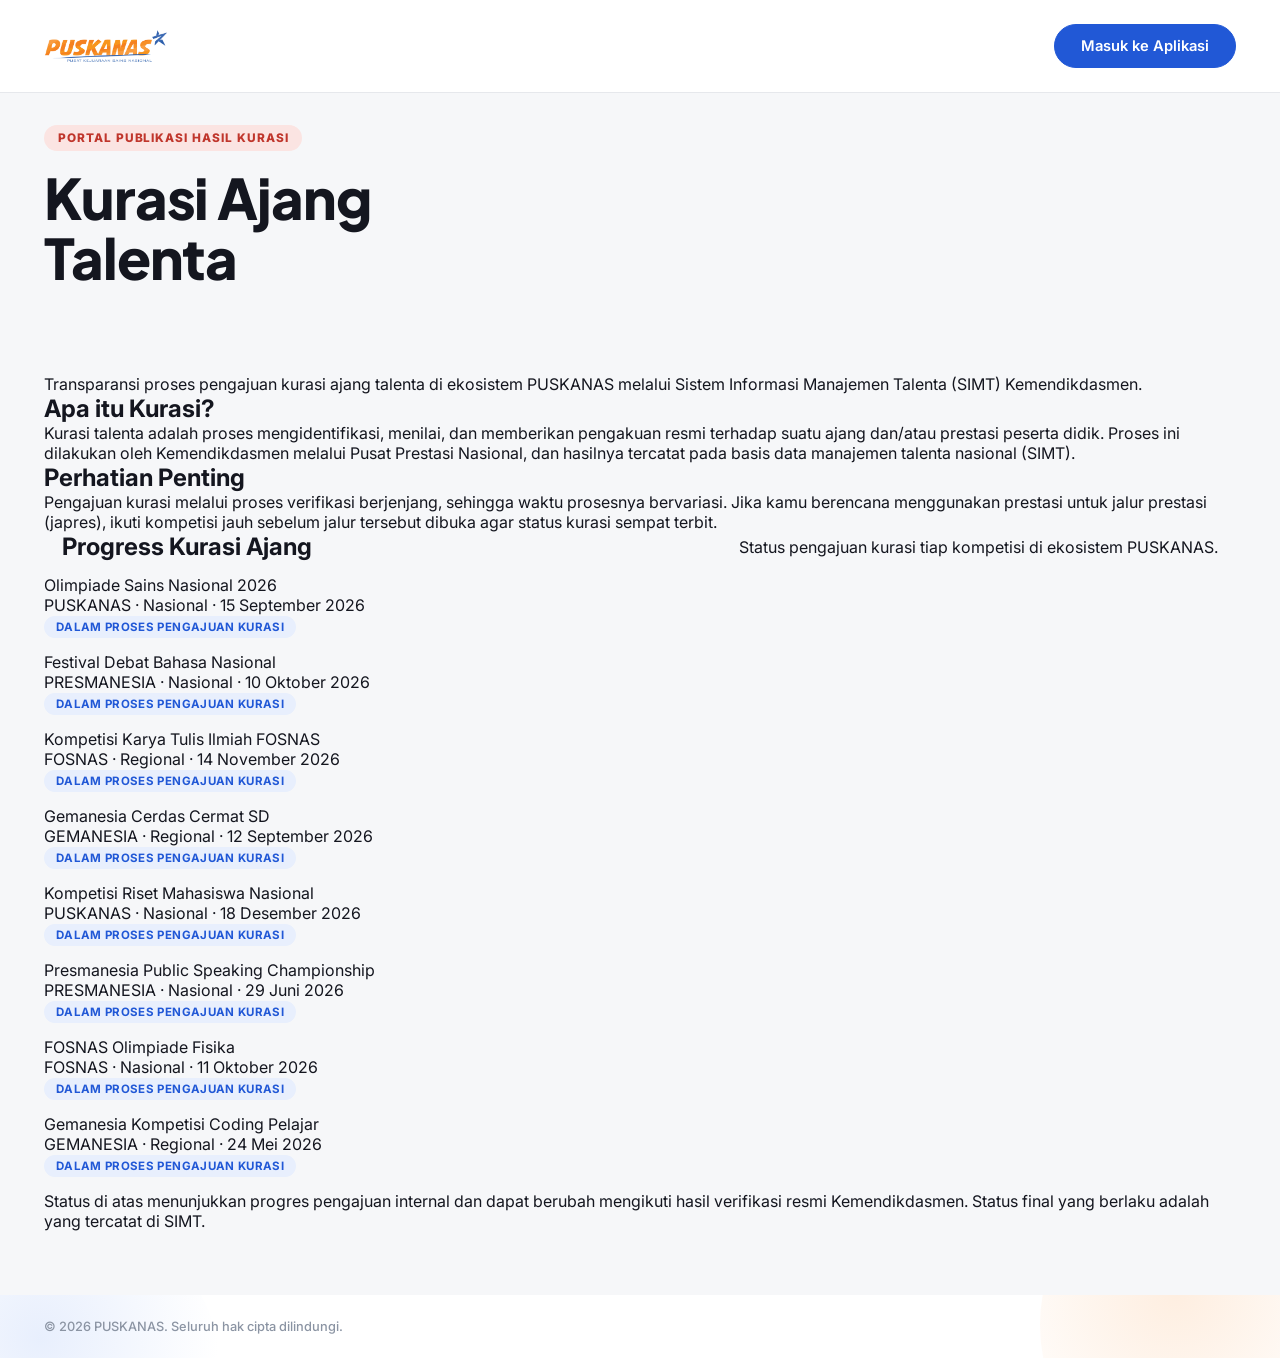
==== kurasi.html @ 4bad08bd "mitra" ====
<!doctype html>
<html lang="id">
  <head>
    <meta charset="UTF-8" />
    <meta name="viewport" content="width=device-width, initial-scale=1.0" />
    <title>Kurasi Ajang Talenta — PUSKANAS</title>
    <link rel="preconnect" href="https://fonts.googleapis.com" />
    <link rel="preconnect" href="https://fonts.gstatic.com" crossorigin />
    <link
      href="https://fonts.googleapis.com/css2?family=Plus+Jakarta+Sans:wght@500;600;700;800&family=Inter:wght@400;500;600&display=swap"
      rel="stylesheet"
    />
    <link rel="stylesheet" href="style.css" />
  </head>
  <body>
    <header>
      <div class="header-inner">
        <a href="index.html" class="logo"
          ><img src="logo.png" alt="PUSKANAS — Pusat Kejuaraan Sains Nasional"
        /></a>
        <nav></nav>
        <a
          href="https://app.puskanas.id/"
          class="btn-app"
          target="_blank"
          rel="noopener"
          >Masuk ke Aplikasi</a>
      </div>
    </header>

    <div class="wrap">
      <section class="kurasi-hero">
        <span class="kurasi-eyebrow">Portal Publikasi Hasil Kurasi</span>
        <h1>Kurasi Ajang Talenta</h1>
        <p>
          Transparansi proses pengajuan kurasi ajang talenta di ekosistem
          PUSKANAS melalui Sistem Informasi Manajemen Talenta (SIMT)
          Kemendikdasmen.
        </p>
      </section>

      <section class="kurasi-info-grid">
        <div class="kurasi-info-card">
          <h2>Apa itu Kurasi?</h2>
          <p>
            Kurasi talenta adalah proses mengidentifikasi, menilai, dan
            memberikan pengakuan resmi terhadap suatu ajang dan/atau prestasi
            peserta didik. Proses ini dilakukan oleh Kemendikdasmen melalui
            Pusat Prestasi Nasional, dan hasilnya tercatat pada basis data
            manajemen talenta nasional (SIMT).
          </p>
        </div>
        <div class="kurasi-info-card is-warning">
          <h2>Perhatian Penting</h2>
          <p>
            Pengajuan kurasi melalui proses verifikasi berjenjang, sehingga
            waktu prosesnya bervariasi. Jika kamu berencana menggunakan
            prestasi untuk jalur prestasi (japres), ikuti kompetisi jauh
            sebelum jalur tersebut dibuka agar status kurasi sempat terbit.
          </p>
        </div>
      </section>

      <section class="kurasi-list">
        <div class="kurasi-list-head">
          <h2>Progress Kurasi Ajang</h2>
          <p>Status pengajuan kurasi tiap kompetisi di ekosistem PUSKANAS.</p>
        </div>

        <div class="kurasi-table" id="kurasiTable"></div>

        <p class="kurasi-note">
          Status di atas menunjukkan progres pengajuan internal dan dapat
          berubah mengikuti hasil verifikasi resmi Kemendikdasmen. Status
          final yang berlaku adalah yang tercatat di SIMT.
        </p>
      </section>
    </div>

    <footer>
      <div class="footer-inner">
        <div class="footer-bottom">
          <p class="footer-copyright">
            © 2026 PUSKANAS. Seluruh hak cipta dilindungi.
          </p>
        </div>
      </div>
    </footer>

    <script src="data-kompetisi.js"></script>
    <script src="kurasi.js"></script>
  </body>
</html>
---- style.css ----
:root {
  --blue-700: #173c8a;
  --blue-600: #2158d6;
  --blue-100: #e8effd;
  --orange-500: #fd8100;
  --orange-600: #fd9f3f;
  --orange-100: #feeee0;
  --ink-900: #14161f;
  --body-600: #5b6270;
  --bg: #f6f7f9;
  --white: #ffffff;
  --line: #e6e8ec;
  --red-600: #c0362c;
  --red-100: #fbe4e2;
}

* {
  box-sizing: border-box;
  margin: 0;
  padding: 0;
}
body {
  font-family: "Inter", sans-serif;
  background: var(--bg);
  color: var(--ink-900);
  -webkit-font-smoothing: antialiased;
}

.wrap {
  max-width: 1360px;
  margin: 0 auto;
  padding: 32px 44px 64px;
}

/* ---------- Information Bar (marquee) ---------- */
.info-bar {
  background: var(--ink-900);
  color: #f4f5f7;
  overflow: hidden;
  white-space: nowrap;
  position: relative;
  width: 100%;
}
.info-track {
  display: inline-flex;
  width: max-content;
  padding: 10px 0;
  animation: marquee 32s linear infinite;
}
/* marquee tetap berjalan meski kursor diarahkan ke atasnya */
.info-item {
  display: inline-flex;
  align-items: center;
  gap: 9px;
  font-size: 0.8rem;
  font-weight: 500;
  padding: 0 34px;
  letter-spacing: 0.01em;
}
.info-item .dot {
  width: 6px;
  height: 6px;
  border-radius: 50%;
  background: var(--orange-500);
  flex-shrink: 0;
}
@keyframes marquee {
  from {
    transform: translateX(0);
  }
  to {
    transform: translateX(-50%);
  }
}
@media (prefers-reduced-motion: reduce) {
  .info-track {
    animation: none;
  }
}

/* ---------- Header ---------- */
header {
  position: sticky;
  top: 0;
  z-index: 40;
  width: 100%;
  background: #ffffff;
  backdrop-filter: none;
  -webkit-backdrop-filter: none;
  border-bottom: 1px solid var(--line);
}
.header-inner {
  max-width: 1360px;
  margin: 0 auto;
  padding: 24px 44px;
  display: flex;
  align-items: center;
  justify-content: space-between;
}
.logo {
  display: flex;
  align-items: center;
}
.logo img {
  height: 34px;
  width: auto;
  display: block;
}
nav {
  flex: 1;
} /* menu dikosongkan sesuai arahan */
.btn-app {
  background: var(--blue-600);
  color: var(--white);
  font-weight: 600;
  font-size: 0.92rem;
  padding: 12px 26px;
  border-radius: 999px;
  text-decoration: none;
  border: 1px solid var(--blue-600);
  transition:
    transform 0.15s ease,
    box-shadow 0.15s ease;
}
.btn-app:hover {
  transform: translateY(-1px);
  box-shadow: 0 10px 20px rgba(33, 88, 214, 0.28);
}

/* ---------- Hero grid ---------- */
.hero {
  display: grid;
  grid-template-columns: minmax(300px, 460px) 1fr;
  gap: 24px;
  align-items: center;
}

h1 {
  font-family: "Plus Jakarta Sans", sans-serif;
  font-weight: 800;
  font-size: clamp(2.3rem, 3.2vw + 1rem, 3.5rem);
  line-height: 1.08;
  letter-spacing: -0.02em;
  color: var(--ink-900);
  max-width: 520px;
  margin-bottom: 26px;
  min-height: calc(3 * 1.08em);
}
h1 .hl {
  color: var(--orange-600);
}

/* decorative + functional slide indicator, styled after reference's mixed pill/dot row */
.indicator {
  display: flex;
  align-items: center;
  gap: 8px;
  margin-bottom: 26px;
}
.indicator .seg {
  height: 12px;
  border-radius: 999px;
  background: var(--ink-900);
  cursor: pointer;
  transition: all 0.2s ease;
}
.indicator .seg.active {
  width: 38px;
  background: var(--orange-500);
}
.indicator .seg:not(.active) {
  width: 12px;
  opacity: 0.85;
}

p.lede {
  font-size: 1.04rem;
  line-height: 1.65;
  color: var(--body-600);
  max-width: 440px;
  margin-bottom: 34px;
  min-height: 3.3em;
}

.btn-primary {
  display: inline-block;
  background: var(--blue-600);
  color: var(--white);
  font-weight: 700;
  font-size: 0.96rem;
  padding: 16px 30px;
  border-radius: 999px;
  text-decoration: none;
  border: 1px solid var(--blue-600);
  box-shadow: 0 12px 26px rgba(33, 88, 214, 0.3);
  transition: transform 0.15s ease;
}
.btn-primary:hover {
  transform: translateY(-2px);
}

/* ---------- Visual column ---------- */
.visual {
  position: relative;
  min-height: 520px;
  display: flex;
  align-items: center;
  justify-content: center;
}

.photo-slot {
  position: absolute;
  width: 500px;
  height: 500px;
  left: calc(50% - 255px);
  top: 0;
  z-index: 2;
  border-radius: 20px;
  overflow: hidden;
}
.photo-img {
  position: absolute;
  inset: 0;
  width: 100%;
  height: 100%;
  object-fit: cover;
  opacity: 0;
  transition: opacity 0.35s ease;
}
.photo-img.is-visible {
  opacity: 1;
}
.hero-fade {
  transition: opacity 0.25s ease, transform 0.25s ease;
}
.hero-fade.is-switching {
  opacity: 0;
  transform: translateY(8px);
}
.photo-placeholder {
  position: absolute;
  inset: 0;
  border: 2px dashed #c7cdd6;
  border-radius: 20px;
  background: #eef0f3;
  display: flex;
  flex-direction: column;
  align-items: center;
  justify-content: center;
  gap: 10px;
  color: #8b94a3;
  text-align: center;
  padding: 20px;
  transition: opacity 0.25s ease;
}
.photo-placeholder.is-hidden {
  opacity: 0;
  pointer-events: none;
}
.photo-placeholder svg {
  width: 40px;
  height: 40px;
  stroke: #8b94a3;
}
.photo-placeholder p {
  font-size: 0.85rem;
  font-weight: 600;
  max-width: 230px;
  line-height: 1.4;
}
.photo-placeholder span {
  font-size: 0.72rem;
  color: #a7aeb9;
}

/* Panel "Ekosistem Brand": animasi orbit tampil menggantikan foto/placeholder di slide ini saja */
#brandOrbit {
  position: absolute;
  inset: 0;
  z-index: 3;
  opacity: 0;
  pointer-events: none;
  transition: opacity 0.35s ease;
}
#brandOrbit.is-active {
  opacity: 1;
  pointer-events: auto;
}

/* photoImg.src diisi otomatis oleh JS sesuai slide aktif (assets/images/hero-1.png, hero-2.png, hero-3.png).
     Jika file belum ada, kotak placeholder di atas tetap tampil sebagai penanda. */

/* pill cluster, top right — sekaligus berfungsi sebagai saklar slide */
.pill-stack {
  position: absolute;
  top: 10px;
  right: 4px;
  display: flex;
  flex-direction: column;
  align-items: flex-end;
  gap: 12px;
  z-index: 3;
}
.pill {
  display: inline-flex;
  align-items: center;
  gap: 9px;
  font-family: "Inter", sans-serif;
  font-size: 0.85rem;
  font-weight: 600;
  padding: 11px 22px 11px 16px;
  border-radius: 999px;
  white-space: nowrap;
  border: 1.5px solid transparent;
  cursor: pointer;
  transition: all 0.2s ease;
}
.pill .dot {
  width: 20px;
  height: 20px;
  border-radius: 50%;
  display: flex;
  align-items: center;
  justify-content: center;
  flex-shrink: 0;
  transition: all 0.2s ease;
}
.pill .dot svg {
  width: 11px;
  height: 11px;
}
.pill.outline {
  background: var(--white);
  color: var(--body-600);
  border-color: var(--line);
  box-shadow: 0 2px 6px rgba(20, 22, 31, 0.04);
}
.pill.outline .dot {
  background: var(--bg);
}
.pill.outline .dot svg {
  stroke: var(--body-600);
}
.pill.outline:hover {
  border-color: var(--orange-500);
  color: var(--ink-900);
  transform: translateX(-2px);
}
.pill.active {
  background: var(--orange-500);
  color: var(--white);
  box-shadow: 0 10px 22px -6px rgba(219, 127, 44, 0.55);
  transform: translateX(-4px);
}
.pill.active .dot {
  background: rgba(255, 255, 255, 0.25);
}
.pill.active .dot svg {
  stroke: var(--white);
}

/* floating info card, overlapping bottom of blob — like Interactive Engagement */
.float-card {
  position: absolute;
  right: -8px;
  bottom: 150px;
  width: 236px;
  background: var(--white);
  border-radius: 16px;
  padding: 16px 16px 15px;
  box-shadow: 0 18px 36px -10px rgba(20, 22, 31, 0.18);
  z-index: 4;
}
.float-card .row {
  display: flex;
  align-items: center;
  gap: 10px;
  margin-bottom: 9px;
}
.float-card .ic {
  width: 32px;
  height: 32px;
  border-radius: 9px;
  background: var(--orange-100);
  display: flex;
  align-items: center;
  justify-content: center;
  flex-shrink: 0;
}
.float-card .ic svg {
  width: 17px;
  height: 17px;
}
.float-card h4 {
  font-family: "Plus Jakarta Sans", sans-serif;
  font-size: 0.9rem;
  font-weight: 700;
  color: var(--ink-900);
  line-height: 1.2;
}
.float-card p {
  font-size: 0.77rem;
  line-height: 1.5;
  color: var(--body-600);
}

/* ---------- Footer ---------- */
footer {
  background: var(--white);
    
  position: relative;
  overflow: hidden;
}
footer::before {
  content: "";
  position: absolute;
  top: -140px;
  right: -100px;
  width: 340px;
  height: 340px;
  border-radius: 50%;
  background: radial-gradient(
    circle at 40% 40%,
    var(--orange-100),
    transparent 70%
  );
  pointer-events: none;
}
footer::after {
  content: "";
  position: absolute;
  bottom: -160px;
  left: -80px;
  width: 300px;
  height: 300px;
  border-radius: 50%;
  background: radial-gradient(
    circle at 40% 40%,
    var(--blue-100),
    transparent 70%
  );
  pointer-events: none;
}

.footer-inner {
  max-width: 1360px;
  margin: 0 auto;
  padding: 0 44px;
  position: relative;
  z-index: 1;
}

/* CTA full-width di atas, supaya tidak ada mismatch tinggi dengan kolom lain */
.footer-cta {
  padding: 64px 0 48px;
  border-bottom: 1px solid var(--line);
  display: flex;
  align-items: center;
  justify-content: space-between;
  gap: 32px;
  flex-wrap: wrap;
}
.footer-heading {
  font-family: "Plus Jakarta Sans", sans-serif;
  font-weight: 800;
  font-size: clamp(1.7rem, 2.4vw + 1rem, 2.6rem);
  line-height: 1.15;
  letter-spacing: -0.02em;
  color: var(--ink-900);
  max-width: 560px;
}
.footer-heading .hl {
  color: var(--orange-600);
}

/* grid link, pakai fr supaya selalu pas mengikuti lebar container */
.footer-links-grid {
  display: grid;
  grid-template-columns: 1.3fr repeat(5, 1fr);
  gap: 28px;
  padding: 48px 0;
  border-bottom: 1px solid var(--line);
}
.footer-col-brand {
  padding-right: 12px;
}
.footer-logo {
  display: block;
  height: 24px;
  width: auto;
  margin-bottom: 14px;
}
.footer-col-brand p {
  color: var(--body-600);
  font-size: 0.86rem;
  line-height: 1.6;
  max-width: 230px;
}

.footer-col h4 {
  font-family: "Plus Jakarta Sans", sans-serif;
  font-size: 0.78rem;
  font-weight: 700;
  letter-spacing: 0.03em;
  text-transform: uppercase;
  color: var(--body-600);
  margin-bottom: 16px;
}
.footer-col ul {
  list-style: none;
  display: flex;
  flex-direction: column;
  gap: 11px;
}
.footer-col a {
  color: var(--ink-900);
  text-decoration: none;
  font-weight: 600;
  font-size: 0.87rem;
  transition: color 0.15s ease;
}
.footer-col a:hover {
  color: var(--orange-500);
}
.footer-col a.is-active {
  color: var(--orange-500);
}

.footer-social {
  display: flex;
  gap: 10px;
  margin-top: 18px;
}
.footer-social a {
  width: 34px;
  height: 34px;
  border-radius: 50%;
  background: var(--bg);
  border: 1px solid var(--line);
  display: flex;
  align-items: center;
  justify-content: center;
  color: var(--ink-900);
  transition:
    background 0.15s ease,
    color 0.15s ease,
    transform 0.15s ease;
}
.footer-social a:hover {
  background: var(--blue-600);
  color: var(--white);
  transform: translateY(-2px);
}
.footer-social svg {
  width: 15px;
  height: 15px;
}

.footer-bottom {
  padding: 24px 0;
}
.footer-copyright {
  font-size: 0.8rem;
  color: #8b94a3;
  font-weight: 500;
}

@media (max-width: 1050px) {
  .footer-links-grid {
    grid-template-columns: repeat(3, 1fr);
    row-gap: 36px;
  }
  .footer-col-brand {
    grid-column: 1 / -1;
    padding-right: 0;
  }
  .footer-col-brand p {
    max-width: 420px;
  }
}
@media (max-width: 640px) {
  .footer-inner {
    padding: 0 24px;
  }
  .footer-cta {
    flex-direction: column;
    align-items: flex-start;
    padding: 48px 0 36px;
  }
  .footer-links-grid {
    grid-template-columns: 1fr 1fr;
  }
}

/* ---------- Filter Kompetisi ---------- */
.komp-filter {
  background: var(--white);
  padding-top: 30px;
}
.komp-filter-inner {
  max-width: 1360px;
  margin: 0 auto;
}
.komp-filter-inner h2 {
  font-family: "Plus Jakarta Sans", sans-serif;
  margin: 40px;
  font-weight: 800;
  font-size: clamp(1.7rem, 2.4vw + 1rem, 2.3rem);
  color: var(--ink-900);
  margin-bottom: 12px;
}
.komp-filter-inner > p {
  margin: 40px;
  color: var(--body-600);
  font-size: 0.95rem;
  max-width: 600px;
  margin-bottom: 32px;
}

.komp-cta-secondary {
  color: var(--blue-600);
  text-align: center;
  text-decoration: none;
  font-weight: 600;
  font-size: 0.86rem;
  padding: 10px 18px;
  border: 1px solid var(--line);
  border-radius: 12px;
  transition:
    border-color 0.2s ease,
    transform 0.2s ease;
}
.komp-cta-secondary:hover {
  border-color: var(--blue-600);
  transform: translateY(-2px);
}

@media (prefers-reduced-motion: reduce) {
  .komp-cta-secondary {
    transition: none;
  }
  .komp-cta-secondary:hover {
    transform: none;
  }
}

@media (max-width: 640px) {
  .komp-filter-inner {
    padding: 56px 24px;
  }
}

/* ---------- Papan Pengumuman ---------- */
.papan-pengumuman {
  background: var(--bg);
}
.papan-inner {
  max-width: 1360px;
  margin: 0 auto;
  padding: 70px 44px;
}
.papan-head {
  display: flex;
  align-items: flex-end;
  justify-content: space-between;
  gap: 24px;
  margin-bottom: 32px;
}
.papan-head h2 {
  font-family: "Plus Jakarta Sans", sans-serif;
  font-weight: 800;
  font-size: clamp(1.7rem, 2.4vw + 1rem, 2.3rem);
  color: var(--ink-900);
  margin-bottom: 12px;
}
.papan-head > div > p {
  color: var(--body-600);
  font-size: 0.95rem;
  max-width: 600px;
}
.papan-nav {
  display: flex;
  gap: 10px;
  flex-shrink: 0;
}
.papan-nav-btn {
  width: 42px;
  height: 42px;
  border-radius: 50%;
  flex-shrink: 0;
  background: var(--white);
  color: var(--blue-600);
  border: 1px solid var(--line);
  display: flex;
  align-items: center;
  justify-content: center;
  cursor: pointer;
  transition:
    background 0.2s ease,
    color 0.2s ease,
    border-color 0.2s ease;
}
.papan-nav-btn:hover {
  background: var(--blue-600);
  color: var(--white);
  border-color: var(--blue-600);
}

.papan-marquee {
  overflow: hidden;
  width: 100%;
  cursor: grab;
  touch-action: pan-y;
  user-select: none;
}
.papan-marquee.is-dragging {
  cursor: grabbing;
}
.papan-marquee.is-dragging .papan-card {
  pointer-events: none;
}
.papan-track {
  display: flex;
  width: max-content;
  gap: 24px;
  will-change: transform;
}
.papan-card {
  flex: 0 0 320px;
  width: 320px;
  border: 1px solid var(--line);
  border-radius: 20px;
  background: var(--white);
  box-shadow: 0 14px 32px -20px rgba(20, 22, 31, 0.22);
  padding: 22px;
  display: flex;
  flex-direction: column;
  transition:
    transform 0.25s ease,
    border-color 0.25s ease,
    box-shadow 0.25s ease;
}
.papan-badge {
  display: inline-block;
  align-self: flex-start;
  font-size: 0.72rem;
  font-weight: 700;
  padding: 4px 12px;
  border-radius: 999px;
  margin-bottom: 14px;
  text-transform: uppercase;
  letter-spacing: 0.03em;
}
.papan-badge.is-penting {
  background: var(--red-100);
  color: var(--red-600);
}
.papan-badge.is-informasi {
  background: var(--blue-100);
  color: var(--blue-600);
}
.papan-badge.is-pengingat {
  background: var(--orange-100);
  color: var(--orange-600);
}
.papan-badge.is-selesai {
  background: #e7e9ed;
  color: #6b7280;
}
.papan-badge.is-segera {
  background: var(--orange-100);
  color: var(--orange-600);
}
.papan-date {
  color: var(--body-600);
  font-size: 0.78rem;
  font-weight: 600;
  margin-bottom: 8px;
}
.papan-card h3 {
  font-family: "Plus Jakarta Sans", sans-serif;
  font-weight: 700;
  font-size: 1.05rem;
  color: var(--ink-900);
  margin-bottom: 10px;
  line-height: 1.35;
}
.papan-ringkasan {
  color: var(--body-600);
  font-size: 0.86rem;
  line-height: 1.5;
  margin-bottom: 16px;
}
.papan-brand {
  align-self: flex-start;
  font-size: 0.72rem;
  font-weight: 700;
  color: var(--body-600);
  border: 1px solid var(--line);
  border-radius: 999px;
  padding: 3px 12px;
  margin-bottom: 16px;
}
.papan-card .komp-cta-secondary {
  margin-top: auto;
}

@media (hover: hover) and (pointer: fine) {
  .papan-card:hover {
    transform: translateY(-6px);
    border-color: var(--orange-500);
    box-shadow: 0 22px 44px -18px rgba(20, 22, 31, 0.3);
  }
}
@media (prefers-reduced-motion: reduce) {
  .papan-card {
    transition: none;
  }
  .papan-card:hover {
    transform: none;
  }
}

@media (max-width: 640px) {
  .papan-inner {
    padding: 56px 24px;
  }
  .papan-head {
    flex-wrap: wrap;
  }
  .papan-card {
    width: 260px;
  }
}

/* ---------- Detail Pengumuman ---------- */
.pengumuman-back {
  display: inline-flex;
  align-items: center;
  gap: 6px;
  color: var(--blue-600);
  text-decoration: none;
  font-weight: 600;
  font-size: 0.86rem;
  margin: 32px 0 28px;
}
.pengumuman-back:hover {
  text-decoration: underline;
}
.pengumuman-detail {
  max-width: 720px;
  margin: 0 auto;
  padding-bottom: 96px;
}
.pengumuman-meta {
  display: flex;
  align-items: center;
  gap: 14px;
  flex-wrap: wrap;
  margin-bottom: 18px;
}
.pengumuman-detail h1 {
  font-family: "Plus Jakarta Sans", sans-serif;
  font-weight: 800;
  font-size: clamp(1.6rem, 2vw + 1rem, 2.4rem);
  line-height: 1.3;
  color: var(--ink-900);
  margin-bottom: 22px;
}
.pengumuman-brand-row {
  display: flex;
  align-items: center;
  gap: 12px;
  padding-bottom: 28px;
  margin-bottom: 28px;
  border-bottom: 1px solid var(--line);
}
.pengumuman-brand-badge {
  width: 40px;
  height: 40px;
  border-radius: 50%;
  background: var(--blue-100);
  color: var(--blue-600);
  display: flex;
  align-items: center;
  justify-content: center;
  font-weight: 800;
  font-size: 0.9rem;
}
.pengumuman-brand-name {
  font-weight: 700;
  font-size: 0.92rem;
  color: var(--ink-900);
}
.pengumuman-brand-label {
  font-size: 0.78rem;
  color: var(--body-600);
}
.pengumuman-isi {
  color: var(--body-600);
  font-size: 1.02rem;
  line-height: 1.85;
  white-space: pre-line;
}
.pengumuman-notfound {
  max-width: 480px;
  margin: 96px auto;
  text-align: center;
}
.pengumuman-notfound h1 {
  font-family: "Plus Jakarta Sans", sans-serif;
  font-size: 1.5rem;
  margin-bottom: 12px;
}
.pengumuman-notfound p {
  color: var(--body-600);
  margin-bottom: 24px;
}

@media (max-width: 640px) {
  .pengumuman-detail {
    padding-bottom: 64px;
  }
}

/* ---------- Download App ---------- */
.download-app {
  background: var(--blue-100);
  
}
.download-app-inner {
  max-width: 1360px;
  margin: 0 auto;
  padding: 0 44px;
  display: grid;
  grid-template-columns: 1fr 1fr;
  align-items: center;
  gap: 24px;
}
.download-copy {
  padding: 70px 0;
}
.download-copy h2 {
  font-family: "Plus Jakarta Sans", sans-serif;
  font-weight: 800;
  font-size: clamp(1.8rem, 3vw + 1rem, 2.6rem);
  color: var(--ink-900);
  margin-bottom: 16px;
  margin-left: 0;
}
.download-copy p {
  color: var(--body-600);
  font-size: 0.95rem;
  line-height: 1.7;
  max-width: 440px;
  margin-bottom: 28px;
}
.store-badges {
  display: flex;
  gap: 16px;
  flex-wrap: wrap;
}
.store-badge {
  display: inline-flex;
  align-items: center;
  gap: 12px;
  background: var(--white);
  border-radius: 14px;
  padding: 12px 22px;
  text-decoration: none;
  color: var(--ink-900);
  box-shadow: 0 8px 20px -10px rgba(20, 22, 31, 0.25);
}
.store-badge span {
  display: flex;
  flex-direction: column;
  line-height: 1.3;
}
.store-badge small {
  font-size: 11px;
  color: var(--body-600);
}
.store-badge strong {
  font-size: 16px;
  font-weight: 700;
  font-family: "Plus Jakarta Sans", sans-serif;
}

.phone-mockup {
  display: flex;
  justify-content: center;
  align-items: center;
  width: 100%;
  padding: 48px 0 0;
}
.phone-image {
  width: 100%;
  max-width: 260px;
}
.phone-image img {
  width: 100%;
  height: auto;
  display: block;
}

@media (max-width: 860px) {
  .download-app-inner {
    grid-template-columns: 1fr;
    text-align: center;
  }
  .download-copy {
    padding: 56px 0 0;
  }
  .download-copy p {
    margin-left: auto;
    margin-right: auto;
  }
  .store-badges {
    justify-content: center;
  }
  .phone-mockup {
    padding: 32px 0 0;
  }
  .phone-image {
    max-width: 320px;
  }
}

/* ---------- Akses Cepat Peserta ---------- */
.akses-cepat {
  --akses-blue: #155faa;
  --akses-blue-dark: #0d477f;
  --akses-yellow: #fcc910;
  --akses-orange: #fc7801;
  --akses-teal: #15727a;
  position: relative;
  isolation: isolate;
  overflow: hidden;
  padding: 82px 0;
  background:
    radial-gradient(circle at 8% 18%, rgba(252, 201, 16, 0.11) 0 7px, transparent 8px),
    radial-gradient(circle at 14% 74%, rgba(252, 120, 1, 0.07) 0 18px, transparent 19px),
    radial-gradient(circle at 91% 17%, rgba(21, 95, 170, 0.07) 0 12px, transparent 13px),
    radial-gradient(circle at 88% 82%, rgba(21, 114, 122, 0.06) 0 25px, transparent 26px),
    linear-gradient(180deg, #fffdf7 0%, #fff9e9 100%);
}

.akses-cepat::before,
.akses-cepat::after {
  content: "";
  position: absolute;
  z-index: -1;
  border-radius: 50%;
  pointer-events: none;
}

.akses-cepat::before {
  top: -118px;
  left: -92px;
  width: 280px;
  height: 280px;
  border: 42px solid rgba(252, 201, 16, 0.09);
}

.akses-cepat::after {
  right: -112px;
  bottom: -160px;
  width: 360px;
  height: 360px;
  border: 54px solid rgba(21, 95, 170, 0.055);
}

.akses-cepat-inner {
  position: relative;
  max-width: 1360px;
  margin: 0;
  padding: 0 44px;
}

.akses-cepat-head {
  display: grid;
  grid-template-columns: minmax(0, 0.85fr) minmax(280px, 0.55fr);
  align-items: end;
  gap: 36px;
  margin-bottom: 34px;
}

.akses-cepat-head::before {
  content: "Pusat bantuan peserta";
  grid-column: 1 / -1;
  justify-self: start;
  margin-bottom: -23px;
  padding: 8px 13px;
  border: 1px solid rgba(21, 95, 170, 0.13);
  border-radius: 999px;
  background: rgba(255, 255, 255, 0.72);
  color: var(--akses-blue);
  font-size: 0.7rem;
  font-weight: 800;
  letter-spacing: 0.08em;
  line-height: 1;
  text-transform: uppercase;
}

.akses-cepat-head h2 {
  margin: 0;
  color: #17324b;
  font-family: "Plus Jakarta Sans", sans-serif;
  font-size: clamp(1.85rem, 2.7vw, 2.75rem);
  font-weight: 800;
  letter-spacing: -0.035em;
  line-height: 1.15;
}

.akses-cepat-head p {
  max-width: 460px;
  margin: 0;
  color: #637080;
  font-size: 0.94rem;
  line-height: 1.7;
}

.akses-grid {
  display: grid;
  grid-template-columns: repeat(4, minmax(0, 1fr));
  gap: 15px;
}

.akses-item {
  --akses-accent: var(--akses-blue);
  --akses-soft: rgba(21, 95, 170, 0.09);
  --akses-border: rgba(21, 95, 170, 0.12);
  position: relative;
  display: flex;
  min-height: 148px;
  flex-direction: column;
  align-items: flex-start;
  justify-content: space-between;
  gap: 20px;
  overflow: hidden;
  padding: 21px 58px 21px 21px;
  border: 1px solid var(--akses-border);
  border-radius: 20px;
  background: rgba(255, 255, 255, 0.86);
  box-shadow: 0 16px 38px -34px rgba(13, 71, 127, 0.58);
  color: #20384e;
  font-family: "Plus Jakarta Sans", sans-serif;
  font-size: 0.91rem;
  font-weight: 700;
  line-height: 1.4;
  text-decoration: none;
  transition:
    transform 180ms ease,
    border-color 180ms ease,
    box-shadow 180ms ease,
    background-color 180ms ease;
}

.akses-item:nth-child(4n + 2) {
  --akses-accent: var(--akses-orange);
  --akses-soft: rgba(252, 120, 1, 0.09);
  --akses-border: rgba(252, 120, 1, 0.12);
}

.akses-item:nth-child(4n + 3) {
  --akses-accent: #c99200;
  --akses-soft: rgba(252, 201, 16, 0.16);
  --akses-border: rgba(201, 146, 0, 0.14);
}

.akses-item:nth-child(4n + 4) {
  --akses-accent: var(--akses-teal);
  --akses-soft: rgba(21, 114, 122, 0.09);
  --akses-border: rgba(21, 114, 122, 0.12);
}

.akses-item::before {
  content: "";
  position: absolute;
  top: 0;
  left: 21px;
  width: 44px;
  height: 3px;
  border-radius: 0 0 999px 999px;
  background: var(--akses-accent);
  opacity: 0.82;
}

.akses-item::after {
  content: "→";
  position: absolute;
  right: 18px;
  bottom: 18px;
  display: grid;
  place-items: center;
  width: 32px;
  height: 32px;
  border: 1px solid var(--akses-border);
  border-radius: 50%;
  background: #fff;
  color: var(--akses-accent);
  font-family: Arial, sans-serif;
  font-size: 1rem;
  font-weight: 700;
  line-height: 1;
  transition:
    transform 180ms ease,
    background-color 180ms ease,
    color 180ms ease;
}

.akses-item:hover {
  transform: translateY(-3px);
  border-color: color-mix(in srgb, var(--akses-accent) 28%, transparent);
  background: #fff;
  box-shadow: 0 22px 44px -32px rgba(13, 71, 127, 0.46);
}

.akses-item:hover::after {
  transform: translateX(2px);
  border-color: var(--akses-accent);
  background: var(--akses-accent);
  color: #fff;
}

.akses-item:focus-visible {
  outline: 3px solid color-mix(in srgb, var(--akses-accent) 28%, transparent);
  outline-offset: 3px;
}

.akses-ic {
  display: grid;
  place-items: center;
  flex-shrink: 0;
  width: 48px;
  height: 48px;
  border: 1px solid var(--akses-border);
  border-radius: 15px;
  background: var(--akses-soft);
  color: var(--akses-accent);
}

.akses-ic svg {
  width: 23px;
  height: 23px;
  stroke: currentColor;
}

@media (prefers-reduced-motion: reduce) {
  .akses-item,
  .akses-item::after {
    transition: none;
  }

  .akses-item:hover,
  .akses-item:hover::after {
    transform: none;
  }
}

@media (max-width: 980px) {
  .akses-cepat-head {
    grid-template-columns: 1fr;
    gap: 12px;
  }

  .akses-cepat-head::before {
    grid-column: auto;
    margin-bottom: 5px;
  }

  .akses-cepat-head p {
    max-width: 660px;
  }

  .akses-grid {
    grid-template-columns: repeat(2, minmax(0, 1fr));
  }
}

@media (max-width: 640px) {
  .akses-cepat {
    padding: 60px 0;
  }

  .akses-cepat-inner {
    padding: 0 24px;
  }

  .akses-cepat-head {
    margin-bottom: 25px;
  }

  .akses-grid {
    grid-template-columns: 1fr;
    gap: 12px;
  }

  .akses-item {
    min-height: 92px;
    flex-direction: row;
    align-items: center;
    justify-content: flex-start;
    gap: 15px;
    padding: 17px 58px 17px 17px;
    border-radius: 17px;
  }

  .akses-item::before {
    top: 17px;
    bottom: 17px;
    left: 0;
    width: 3px;
    height: auto;
    border-radius: 0 999px 999px 0;
  }

  .akses-item::after {
    right: 15px;
    bottom: 50%;
    transform: translateY(50%);
  }

  .akses-item:hover::after {
    transform: translate(2px, 50%);
  }

  .akses-ic {
    width: 46px;
    height: 46px;
    border-radius: 14px;
  }
}

/* ---------- Ekosistem Brand ---------- */
.ekosistem-brand {
  --ekosistem-blue: #155faa;
  --ekosistem-blue-dark: #0d477f;
  --ekosistem-yellow: #fcc910;
  --ekosistem-orange: #fc7801;
  --ekosistem-cream: #fff9e9;
  padding: 0 0;
  background: #f8f9fb;
}

.ekosistem-inner {
  max-width: 1360px;
  margin: 0;
  
}

.ekosistem-panel {
  display: grid;
  grid-template-columns: minmax(290px, 0.8fr) minmax(0, 1.72fr);
  overflow: hidden;
  border: 1px solid rgba(21, 95, 170, 0.12);
  background: var(--ekosistem-cream);
  box-shadow: 0 26px 70px -48px rgba(13, 71, 127, 0.44);
}

.ekosistem-intro {
  position: relative;
  isolation: isolate;
  display: flex;
  flex-direction: column;
  justify-content: center;
  min-height: 610px;
  padding: clamp(38px, 4vw, 58px);
  color: var(--ekosistem-blue-dark);
  background:
    radial-gradient(circle at 14% 14%, rgba(255, 255, 255, 0.22) 0 6px, transparent 7px),
    radial-gradient(circle at 79% 13%, rgba(255, 255, 255, 0.18) 0 13px, transparent 14px),
    radial-gradient(circle at 88% 40%, rgba(21, 95, 170, 0.11) 0 23px, transparent 24px),
    radial-gradient(circle at 13% 82%, rgba(255, 255, 255, 0.18) 0 31px, transparent 32px),
    linear-gradient(150deg, var(--ekosistem-yellow) 0%, #f4aa1c 56%, var(--ekosistem-orange) 100%);
}

.ekosistem-intro::before {
  content: "";
  position: absolute;
  top: -76px;
  right: -78px;
  z-index: -1;
  width: 210px;
  height: 210px;
  border: 34px solid rgba(255, 255, 255, 0.13);
  border-radius: 50%;
}

.ekosistem-intro::after {
  content: "";
  position: absolute;
  right: -34px;
  bottom: -48px;
  z-index: -1;
  width: 164px;
  height: 164px;
  border: 24px solid rgba(21, 95, 170, 0.11);
  border-radius: 50%;
}

.ekosistem-eyebrow {
  display: inline-flex;
  align-items: center;
  align-self: flex-start;
  min-height: 32px;
  margin-bottom: 22px;
  padding: 7px 13px;
  border: 1px solid rgba(21, 95, 170, 0.18);
  border-radius: 999px;
  background: rgba(255, 255, 255, 0.28);
  color: var(--ekosistem-blue-dark);
  font-size: 0.72rem;
  font-weight: 800;
  letter-spacing: 0.08em;
  line-height: 1;
  text-transform: uppercase;
}

.ekosistem-intro h2 {
  max-width: 460px;
  margin: 0 0 20px;
  color: #0c477f;
  font-family: "Plus Jakarta Sans", sans-serif;
  font-size: clamp(1.95rem, 2.25vw + 0.75rem, 3rem);
  font-weight: 800;
  letter-spacing: -0.04em;
  line-height: 1.13;
}

.ekosistem-intro > p {
  max-width: 445px;
  margin: 0;
  color: rgba(12, 71, 127, 0.82);
  font-size: 0.96rem;
  line-height: 1.72;
}

.ekosistem-summary {
  display: grid;
  grid-template-columns: auto minmax(0, 1fr);
  align-items: center;
  gap: 14px;
  max-width: 340px;
  margin-top: 36px;
  padding-top: 24px;
  border-top: 1px solid rgba(21, 95, 170, 0.18);
}

.ekosistem-summary strong {
  color: var(--ekosistem-blue);
  font-family: "Plus Jakarta Sans", sans-serif;
  font-size: 2.7rem;
  font-weight: 800;
  letter-spacing: -0.065em;
  line-height: 1;
}

.ekosistem-summary span {
  color: rgba(12, 71, 127, 0.82);
  font-size: 0.8rem;
  font-weight: 700;
  line-height: 1.45;
}

.ekosistem-all-link {
  display: inline-flex;
  align-items: center;
  align-self: flex-start;
  gap: 8px;
  min-height: 46px;
  margin-top: 30px;
  padding: 11px 17px;
  border: 1px solid rgba(13, 71, 127, 0.16);
  border-radius: 13px;
  background: var(--ekosistem-blue);
  color: #fff;
  font-size: 0.82rem;
  font-weight: 800;
  text-decoration: none;
  box-shadow: 0 14px 26px -18px rgba(13, 71, 127, 0.9);
  transition: transform 180ms ease, background-color 180ms ease, box-shadow 180ms ease;
}

.ekosistem-all-link svg {
  width: 18px;
  height: 18px;
  transition: transform 180ms ease;
}

.ekosistem-all-link:focus-visible,
.ekosistem-card-link:focus-visible {
  outline: 3px solid rgba(21, 95, 170, 0.27);
  outline-offset: 4px;
}

.ekosistem-content {
  position: relative;
  display: flex;
  flex-direction: column;
  justify-content: center;
  padding: clamp(24px, 3vw, 42px);
  background:
    radial-gradient(circle at 10% 14%, rgba(252, 201, 16, 0.15) 0 5px, transparent 6px),
    radial-gradient(circle at 92% 10%, rgba(21, 95, 170, 0.08) 0 12px, transparent 13px),
    radial-gradient(circle at 89% 86%, rgba(252, 120, 1, 0.10) 0 22px, transparent 23px),
    var(--ekosistem-cream);
}

.ekosistem-grid {
  display: grid;
  grid-template-columns: repeat(2, minmax(0, 1fr));
  gap: 14px;
}

.ekosistem-card {
  position: relative;
  min-width: 0;
  min-height: 228px;
  overflow: hidden;
  border: 1px solid rgba(21, 95, 170, 0.11);
  border-radius: 20px;
  background: rgba(255, 255, 255, 0.91);
  box-shadow: 0 13px 30px -28px rgba(13, 71, 127, 0.68);
  transition: transform 180ms ease, border-color 180ms ease, box-shadow 180ms ease;
}

.ekosistem-card:nth-child(4n + 2),
.ekosistem-card:nth-child(4n + 3) {
  background: rgba(255, 252, 240, 0.96);
}

.ekosistem-card::before {
  content: "";
  position: absolute;
  top: 0;
  left: 0;
  width: 5px;
  height: 100%;
  background: var(--brand-accent, var(--ekosistem-blue));
}

.ekosistem-card::after {
  content: "";
  position: absolute;
  top: -45px;
  right: -45px;
  width: 126px;
  height: 126px;
  border: 20px solid var(--brand-ring, rgba(21, 95, 170, 0.08));
  border-radius: 50%;
  pointer-events: none;
}

.ekosistem-card-link {
  position: relative;
  z-index: 1;
  display: flex;
  flex-direction: column;
  min-height: 228px;
  padding: 21px 22px 20px 25px;
  color: inherit;
  text-decoration: none;
}

.ekosistem-card-top {
  display: flex;
  align-items: flex-start;
  justify-content: space-between;
  gap: 14px;
}

.ekosistem-logo-shell {
  display: flex;
  align-items: center;
  justify-content: flex-start;
  width: min(100%, 206px);
  min-height: 66px;
  padding: 12px 15px;
  border: 1px solid rgba(21, 95, 170, 0.09);
  border-radius: 16px;
  background: var(--brand-soft, rgba(21, 95, 170, 0.08));
}

.ekosistem-logo {
  display: block;
  width: auto;
  height: auto;
  max-width: 100%;
  max-height: 39px;
  object-fit: contain;
  object-position: left center;
}

.ekosistem-index {
  flex: 0 0 auto;
  padding-top: 3px;
  color: var(--brand-accent, var(--ekosistem-blue));
  font-family: "Plus Jakarta Sans", sans-serif;
  font-size: 0.69rem;
  font-weight: 800;
  letter-spacing: 0.08em;
}

.ekosistem-card-copy {
  margin-top: 18px;
}

.ekosistem-card-copy h3 {
  position: absolute;
  width: 1px;
  height: 1px;
  padding: 0;
  margin: -1px;
  overflow: hidden;
  clip: rect(0, 0, 0, 0);
  white-space: nowrap;
  border: 0;
}

.ekosistem-tagline {
  max-width: 330px;
  margin: 0;
  color: #19324b;
  font-family: "Plus Jakarta Sans", sans-serif;
  font-size: 0.93rem;
  font-weight: 750;
  letter-spacing: -0.012em;
  line-height: 1.45;
}

.ekosistem-meta {
  display: flex;
  align-items: center;
  flex-wrap: wrap;
  gap: 7px 10px;
  margin-top: 13px;
  color: #607083;
  font-size: 0.74rem;
  font-weight: 650;
  line-height: 1.4;
}

.ekosistem-meta-item {
  display: inline-flex;
  align-items: center;
  gap: 6px;
}

.ekosistem-meta-item + .ekosistem-meta-item::before {
  content: "";
  width: 4px;
  height: 4px;
  margin-right: 4px;
  border-radius: 50%;
  background: var(--brand-accent, var(--ekosistem-blue));
  opacity: 0.55;
}

.ekosistem-card-action {
  display: flex;
  align-items: center;
  justify-content: space-between;
  gap: 12px;
  margin-top: auto;
  padding-top: 17px;
  color: var(--brand-accent, var(--ekosistem-blue));
  font-size: 0.79rem;
  font-weight: 800;
}

.ekosistem-card-action svg {
  width: 19px;
  height: 19px;
  transition: transform 180ms ease;
}

.ekosistem-coming {
  display: grid;
  grid-template-columns: 50px minmax(0, 1fr);
  align-items: center;
  gap: 15px;
  min-height: 92px;
  margin-top: 14px;
  padding: 17px 20px;
  border: 1px dashed rgba(21, 95, 170, 0.2);
  border-radius: 18px;
  background: rgba(255, 255, 255, 0.58);
}

.ekosistem-coming-icon {
  display: grid;
  place-items: center;
  width: 50px;
  height: 50px;
  border-radius: 15px;
  background: rgba(21, 95, 170, 0.09);
  color: var(--ekosistem-blue);
}

.ekosistem-coming-icon svg {
  width: 24px;
  height: 24px;
}

.ekosistem-coming-label {
  display: inline-block;
  margin-bottom: 4px;
  color: var(--ekosistem-orange);
  font-size: 0.66rem;
  font-weight: 800;
  letter-spacing: 0.08em;
  text-transform: uppercase;
}

.ekosistem-coming-copy h3 {
  margin: 0 0 3px;
  color: #19324b;
  font-family: "Plus Jakarta Sans", sans-serif;
  font-size: 0.9rem;
  font-weight: 800;
  line-height: 1.35;
}

.ekosistem-coming-copy p {
  margin: 0;
  color: #687789;
  font-size: 0.76rem;
  line-height: 1.49;
}

@media (hover: hover) and (pointer: fine) {
  .ekosistem-card:hover {
    transform: translateY(-3px);
    border-color: color-mix(in srgb, var(--brand-accent) 34%, transparent);
    box-shadow: 0 20px 40px -30px rgba(13, 71, 127, 0.72);
  }

  .ekosistem-card:hover .ekosistem-card-action svg,
  .ekosistem-all-link:hover svg {
    transform: translateX(3px);
  }

  .ekosistem-all-link:hover {
    transform: translateY(-2px);
    background: var(--ekosistem-blue-dark);
    box-shadow: 0 17px 30px -18px rgba(13, 71, 127, 0.95);
  }
}

@media (max-width: 1080px) {
  .ekosistem-panel {
    grid-template-columns: 1fr;
  }

  .ekosistem-intro {
    min-height: auto;
    padding: 48px;
  }

  .ekosistem-intro h2,
  .ekosistem-intro > p {
    max-width: 720px;
  }
}

@media (max-width: 720px) {
  .ekosistem-brand {
    padding: 60px 0 72px;
  }

  .ekosistem-inner {
    padding: 0 24px;
  }

  .ekosistem-panel {
    border-radius: 26px;
  }

  .ekosistem-intro {
    padding: 40px 30px;
  }

  .ekosistem-content {
    padding: 22px;
  }

  .ekosistem-grid {
    grid-template-columns: 1fr;
  }

  .ekosistem-card,
  .ekosistem-card-link {
    min-height: 214px;
  }
}

@media (max-width: 480px) {
  .ekosistem-inner {
    padding: 0 18px;
  }

  .ekosistem-panel {
    border-radius: 22px;
  }

  .ekosistem-intro {
    padding: 36px 24px;
  }

  .ekosistem-intro h2 {
    font-size: 1.8rem;
  }

  .ekosistem-content {
    padding: 16px;
  }

  .ekosistem-card,
  .ekosistem-card-link {
    min-height: 204px;
  }

  .ekosistem-card-link {
    padding: 18px 18px 17px 21px;
  }

  .ekosistem-logo-shell {
    min-height: 60px;
  }

  .ekosistem-coming {
    grid-template-columns: 44px minmax(0, 1fr);
    gap: 13px;
    padding: 15px;
  }

  .ekosistem-coming-icon {
    width: 44px;
    height: 44px;
    border-radius: 13px;
  }
}

@media (prefers-reduced-motion: reduce) {
  .ekosistem-card,
  .ekosistem-all-link,
  .ekosistem-card-action svg,
  .ekosistem-all-link svg {
    transition: none;
  }

  .ekosistem-card:hover,
  .ekosistem-all-link:hover {
    transform: none;
  }
}
/* panduan */

.guidev2-page {
  --g-blue:#155faa; --g-blue-dark:#0e4b87; --g-blue-soft:#eaf3fb;
  --g-yellow:#fcc910; --g-orange:#fc7801; --g-ink:#17324b;
  --g-muted:#65798b; --g-line:#dbe6ee; --g-surface:#ffffff;
  background-color:#fffaf0;
  background-image:
    radial-gradient(circle at 12% 18%,rgba(21,95,170,.035) 0 10px,transparent 11px),
    radial-gradient(circle at 82% 33%,rgba(252,120,1,.04) 0 14px,transparent 15px),
    radial-gradient(circle at 48% 78%,rgba(252,201,16,.055) 0 18px,transparent 19px);
  background-size:220px 210px,330px 310px,430px 390px;
  color:var(--g-ink);
}
.guidev2-page header {background:rgba(255,255,255,.96);border-bottom:1px solid rgba(21,95,170,.1)}
.guidev2-page .header-inner {max-width:1240px;padding:20px 24px}
.guidev2-page .guidev2-header-link {margin-left:auto;margin-right:18px;color:#52697b;font-size:.86rem;font-weight:700;text-decoration:none}
.guidev2-page .guidev2-header-link:hover {color:var(--g-blue)}
.guidev2-shell {width:min(1180px,calc(100% - 40px));margin:0 auto;padding:34px 0 86px}
.guidev2-hero {position:relative;display:grid;grid-template-columns:minmax(0,1.2fr) minmax(300px,.8fr);gap:48px;align-items:center;overflow:hidden;padding:58px;border-radius:30px;background:linear-gradient(135deg,#155faa 0%,#104d8d 100%);box-shadow:0 22px 55px rgba(14,69,124,.16)}
.guidev2-hero::before {content:"";position:absolute;inset:0;pointer-events:none;background:radial-gradient(circle at 12% 18%,rgba(255,255,255,.14) 0 9px,transparent 10px) 0 0/110px 104px,radial-gradient(circle at 88% 76%,rgba(252,201,16,.17) 0 15px,transparent 16px) 0 0/184px 174px}
.guidev2-hero-copy,.guidev2-flow {position:relative;z-index:1}
.guidev2-eyebrow,.guidev2-kicker,.guidev2-label {display:inline-flex;align-items:center;gap:9px;font-size:.72rem;font-weight:800;letter-spacing:.1em;text-transform:uppercase}
.guidev2-eyebrow {margin-bottom:18px;color:#fff}
.guidev2-eyebrow::before,.guidev2-kicker::before {content:"";width:22px;height:3px;border-radius:99px;background:var(--g-yellow)}
.guidev2-hero h1 {min-height:0;max-width:700px;margin:0 0 18px;color:#fff;font-family:"Plus Jakarta Sans",sans-serif;font-size:clamp(2.45rem,4.2vw,4.15rem);line-height:1.05;letter-spacing:-.045em}
.guidev2-hero-copy>p {max-width:660px;margin:0 0 28px;color:rgba(255,255,255,.8);font-size:1rem;line-height:1.75}
.guidev2-actions {display:flex;flex-wrap:wrap;gap:12px}
.guidev2-primary,.guidev2-secondary {display:inline-flex;align-items:center;justify-content:center;min-height:48px;padding:13px 19px;border-radius:13px;font-size:.87rem;font-weight:800;text-decoration:none;transition:transform .2s ease,background .2s ease}
.guidev2-primary {gap:9px;background:var(--g-yellow);color:#17324b}
.guidev2-secondary {border:1px solid rgba(255,255,255,.34);background:rgba(255,255,255,.09);color:#fff}
.guidev2-primary:hover,.guidev2-secondary:hover {transform:translateY(-2px)}
.guidev2-primary svg,.guidev2-open-app svg {width:18px;height:18px;fill:none;stroke:currentColor;stroke-width:2;stroke-linecap:round;stroke-linejoin:round}
.guidev2-flow {padding:23px;border:1px solid rgba(255,255,255,.18);border-radius:22px;background:rgba(255,255,255,.11);backdrop-filter:blur(8px)}
.guidev2-flow-head {display:flex;align-items:center;justify-content:space-between;gap:14px;margin-bottom:18px}
.guidev2-flow-head span {color:rgba(255,255,255,.66);font-size:.72rem;font-weight:700;text-transform:uppercase;letter-spacing:.08em}
.guidev2-flow-head strong {color:#fff;font-family:"Plus Jakarta Sans",sans-serif;font-size:1rem}
.guidev2-flow-list {display:grid;gap:8px}
.guidev2-flow-item {display:grid;grid-template-columns:39px 1fr;gap:12px;align-items:center;padding:11px;border-radius:14px;background:rgba(255,255,255,.1)}
.guidev2-flow-item>b {display:grid;place-items:center;width:39px;height:39px;border-radius:12px;background:#fff;color:var(--g-blue);font-size:.73rem}
.guidev2-flow-item strong {display:block;color:#fff;font-size:.82rem}
.guidev2-flow-item small {display:block;margin-top:3px;color:rgba(255,255,255,.64);font-size:.69rem}
.guidev2-section {margin-top:66px}
.guidev2-heading {display:grid;grid-template-columns:minmax(0,1fr) minmax(260px,470px);gap:42px;align-items:end;margin-bottom:24px}
.guidev2-kicker,.guidev2-label {color:var(--g-orange)}
.guidev2-heading h2,.guidev2-content-head h2 {margin:10px 0 0;color:var(--g-ink);font-family:"Plus Jakarta Sans",sans-serif;font-size:clamp(1.8rem,3vw,2.65rem);line-height:1.15;letter-spacing:-.035em}
.guidev2-heading>p,.guidev2-content-head>p {margin:0;color:var(--g-muted);font-size:.92rem;line-height:1.7}
.guidev2-quick-grid {display:grid;grid-template-columns:repeat(2,minmax(0,1fr));gap:12px}
.guidev2-quick {display:grid;grid-template-columns:44px minmax(0,1fr) 28px;gap:13px;align-items:center;min-height:82px;padding:14px 16px;border:1px solid rgba(21,95,170,.12);border-radius:17px;background:rgba(255,255,255,.94);color:inherit;text-decoration:none;box-shadow:0 8px 24px rgba(18,65,110,.045);transition:border-color .2s ease,transform .2s ease,box-shadow .2s ease}
.guidev2-quick:hover {transform:translateY(-2px);border-color:rgba(21,95,170,.28);box-shadow:0 14px 28px rgba(18,65,110,.08)}
.guidev2-quick>span {display:grid;place-items:center;width:44px;height:44px;border-radius:13px;background:var(--g-blue-soft);color:var(--g-blue);font-size:.72rem;font-weight:850}
.guidev2-quick:nth-child(3n+2)>span {background:#fff6d6;color:#7b6100}
.guidev2-quick:nth-child(3n)>span {background:#fff0e3;color:#c65d00}
.guidev2-quick strong {display:block;color:var(--g-ink);font-family:"Plus Jakarta Sans",sans-serif;font-size:.91rem}
.guidev2-quick small {display:block;margin-top:4px;color:var(--g-muted);font-size:.74rem;line-height:1.45}
.guidev2-quick>svg,.guidev2-chevron svg {width:19px;height:19px;fill:none;stroke:currentColor;stroke-width:2.1;stroke-linecap:round;stroke-linejoin:round}
.guidev2-quick>svg {color:#8da1b0}
.guidev2-content-head {max-width:760px;margin-bottom:24px}
.guidev2-content-head>p {margin-top:12px}
.guidev2-list {display:grid;gap:13px}
.guidev2-item {scroll-margin-top:100px;overflow:hidden;border:1px solid rgba(21,95,170,.13);border-radius:19px;background:rgba(255,255,255,.97);box-shadow:0 8px 24px rgba(18,65,110,.05)}
.guidev2-item:target {border-color:rgba(252,120,1,.55);box-shadow:0 0 0 4px rgba(252,120,1,.09)}
.guidev2-item[open] {border-color:rgba(21,95,170,.3)}
.guidev2-item>summary {display:grid;grid-template-columns:49px minmax(0,1fr) 38px;gap:14px;align-items:center;min-height:84px;padding:16px 18px;cursor:pointer;list-style:none}
.guidev2-item>summary::-webkit-details-marker {display:none}
.guidev2-number {display:grid;place-items:center;width:49px;height:49px;border-radius:15px;background:var(--g-blue-soft);color:var(--g-blue);font-size:.75rem;font-weight:850}
.guidev2-summary-copy {display:grid;gap:4px}
.guidev2-summary-copy strong {color:var(--g-ink);font-family:"Plus Jakarta Sans",sans-serif;font-size:1rem}
.guidev2-summary-copy small {color:var(--g-muted);font-size:.76rem;line-height:1.45}
.guidev2-chevron {display:grid;place-items:center;width:36px;height:36px;border-radius:11px;background:#f2f6f9;color:var(--g-blue);transition:transform .2s ease,background .2s ease,color .2s ease}
.guidev2-item[open] .guidev2-chevron {transform:rotate(180deg);background:var(--g-blue);color:#fff}
.guidev2-body {display:grid;grid-template-columns:minmax(0,1.35fr) minmax(270px,.65fr);gap:24px;padding:26px;border-top:1px solid var(--g-line);background:linear-gradient(180deg,rgba(234,243,251,.45),rgba(255,255,255,0) 150px)}
.guidev2-label {margin-bottom:16px}
.guidev2-steps {counter-reset:step;display:grid;gap:10px;margin:0;padding:0;list-style:none}
.guidev2-steps li {counter-increment:step;position:relative;min-height:40px;padding:8px 0 8px 49px;color:var(--g-ink);font-size:.87rem;line-height:1.65}
.guidev2-steps li::before {content:counter(step);position:absolute;top:4px;left:0;display:grid;place-items:center;width:35px;height:35px;border-radius:11px;background:var(--g-blue-soft);color:var(--g-blue);font-size:.72rem;font-weight:850}
.guidev2-chip {display:inline-flex;padding:2px 7px;border-radius:7px;background:#fff0e3;color:#b95700;font-size:.78rem;font-weight:750}
.guidev2-body-aside {display:grid;align-content:start;gap:11px}
.guidev2-purpose,.guidev2-note {padding:16px;border-radius:14px}
.guidev2-purpose {border:1px solid rgba(21,95,170,.12);background:#fff}
.guidev2-note {background:#fff6d6}
.guidev2-purpose span,.guidev2-note span {display:block;margin-bottom:7px;color:var(--g-ink);font-size:.73rem;font-weight:850;text-transform:uppercase;letter-spacing:.06em}
.guidev2-purpose p,.guidev2-note p {margin:0;color:var(--g-muted);font-size:.79rem;line-height:1.6}
.guidev2-note p {color:#685a30}
.guidev2-open-app {display:inline-flex;align-items:center;justify-content:center;gap:8px;min-height:44px;padding:11px 15px;border-radius:12px;background:var(--g-blue);color:#fff;font-size:.8rem;font-weight:800;text-decoration:none}
.guidev2-help {display:flex;align-items:center;justify-content:space-between;gap:30px;margin-top:56px;padding:30px 34px;border-radius:22px;background:linear-gradient(135deg,#155faa,#104b87);color:#fff}
.guidev2-help h2 {margin:0 0 7px;color:#fff;font-family:"Plus Jakarta Sans",sans-serif;font-size:clamp(1.4rem,2.4vw,2rem)}
.guidev2-help p {margin:0;color:rgba(255,255,255,.73);font-size:.86rem;line-height:1.6}
.guidev2-help a {flex:0 0 auto;display:inline-flex;align-items:center;justify-content:center;min-height:46px;padding:12px 17px;border-radius:12px;background:var(--g-yellow);color:#17324b;font-size:.82rem;font-weight:850;text-decoration:none}
@media(max-width:900px){.guidev2-hero{grid-template-columns:1fr;padding:44px}.guidev2-flow{max-width:620px}.guidev2-heading{grid-template-columns:1fr;gap:12px;align-items:start}.guidev2-body{grid-template-columns:1fr}}
@media(max-width:680px){.guidev2-page .header-inner{padding:16px}.guidev2-page .logo img{height:28px}.guidev2-page .guidev2-header-link{display:none}.guidev2-page .btn-app{padding:10px 13px;font-size:.75rem}.guidev2-shell{width:min(100% - 28px,1180px);padding-top:18px}.guidev2-hero{gap:28px;padding:34px 23px;border-radius:23px}.guidev2-hero h1{font-size:clamp(2.05rem,10vw,3rem)}.guidev2-actions{flex-direction:column}.guidev2-primary,.guidev2-secondary{width:100%}.guidev2-section{margin-top:52px}.guidev2-quick-grid{grid-template-columns:1fr}.guidev2-quick small{display:none}.guidev2-item>summary{grid-template-columns:43px minmax(0,1fr) 32px;gap:11px;min-height:74px;padding:13px}.guidev2-number{width:43px;height:43px}.guidev2-summary-copy small{display:none}.guidev2-chevron{width:32px;height:32px}.guidev2-body{padding:20px 15px}.guidev2-help{align-items:flex-start;flex-direction:column;padding:26px 22px}.guidev2-help a{width:100%}}
@media(prefers-reduced-motion:reduce){.guidev2-page *{scroll-behavior:auto!important}.guidev2-primary,.guidev2-secondary,.guidev2-quick,.guidev2-chevron{transition:none}}

/* ---------- Halaman Detail Brand ---------- */
.brand-hero {
  background: var(--bg);
  border-bottom: 1px solid var(--line);
  padding: 48px 0 40px;
}
.brand-hero-inner {
  max-width: 860px;
  margin: 0 auto;
  padding: 0 44px;
}
.brand-hero img {
  height: 44px;
  width: auto;
  object-fit: contain;
  object-position: left;
  margin-bottom: 18px;
}
.brand-hero h1 {
  font-family: "Plus Jakarta Sans", sans-serif;
  font-weight: 800;
  font-size: clamp(1.8rem, 2.6vw + 1rem, 2.5rem);
  color: var(--ink-900);
  margin-bottom: 8px;
}
.brand-hero p {
  color: var(--blue-600);
  font-weight: 600;
  font-size: 1rem;
}
.brand-detail {
  max-width: 860px;
  margin: 0 auto;
  padding: 48px 44px 96px;
}
.brand-section {
  padding-bottom: 36px;
  margin-bottom: 36px;
  border-bottom: 1px solid var(--line);
}
.brand-section:last-child {
  border-bottom: none;
}
.brand-section h2 {
  font-family: "Plus Jakarta Sans", sans-serif;
  font-weight: 700;
  font-size: 1.3rem;
  color: var(--ink-900);
  margin-bottom: 14px;
}
.brand-section p {
  color: var(--body-600);
  font-size: 0.98rem;
  line-height: 1.75;
}
.brand-target {
  font-size: 0.98rem;
  color: var(--ink-900);
  font-weight: 600;
}
.brand-event-list {
  list-style: none;
  display: flex;
  flex-direction: column;
  gap: 12px;
}
.brand-event-list li {
  display: flex;
  justify-content: space-between;
  align-items: center;
  gap: 12px;
  flex-wrap: wrap;
  background: var(--bg);
  border: 1px solid var(--line);
  border-radius: 12px;
  padding: 14px 18px;
}
.brand-event-list strong {
  color: var(--ink-900);
  font-size: 0.94rem;
}
.brand-event-list span {
  color: var(--body-600);
  font-size: 0.82rem;
}
.brand-stats {
  display: grid;
  grid-template-columns: repeat(auto-fit, minmax(140px, 1fr));
  gap: 16px;
}
.brand-stat {
  background: var(--blue-100);
  border-radius: 14px;
  padding: 18px;
  text-align: center;
}
.brand-stat strong {
  display: block;
  font-family: "Plus Jakarta Sans", sans-serif;
  font-weight: 800;
  font-size: 1.4rem;
  color: var(--blue-600);
  margin-bottom: 4px;
}
.brand-stat span {
  font-size: 0.78rem;
  color: var(--body-600);
}
.brand-dokumentasi-placeholder {
  border: 1.5px dashed var(--line);
  border-radius: 14px;
  padding: 32px;
  text-align: center;
  color: var(--body-600);
  font-size: 0.86rem;
}
.brand-testimoni {
  background: var(--bg);
  border-radius: 16px;
  padding: 24px;
}
.brand-testimoni p {
  color: var(--ink-900);
  font-size: 1rem;
  font-style: italic;
  margin-bottom: 14px;
}
.brand-testimoni-nama {
  font-weight: 700;
  font-size: 0.88rem;
  color: var(--ink-900);
}
.brand-testimoni-peran {
  font-size: 0.8rem;
  color: var(--body-600);
}
.brand-sosial {
  display: flex;
  gap: 12px;
}
.brand-sosial a {
  width: 40px;
  height: 40px;
  border-radius: 50%;
  border: 1px solid var(--line);
  display: flex;
  align-items: center;
  justify-content: center;
  color: var(--ink-900);
  transition: border-color 0.2s ease, color 0.2s ease;
}
.brand-sosial a:hover {
  border-color: var(--blue-600);
  color: var(--blue-600);
}
.brand-sosial svg {
  width: 18px;
  height: 18px;
}
.brand-cta-row {
  display: flex;
  flex-wrap: wrap;
  gap: 14px;
}

@media (max-width: 480px) {
  .brand-hero-inner,
  .brand-detail {
    padding-left: 24px;
    padding-right: 24px;
  }
  .brand-event-list li {
    flex-direction: column;
    align-items: flex-start;
  }
}

/* ---------- Responsive ---------- */
@media (max-width: 1050px) {
  .wrap {
    padding: 26px 24px 48px;
  }
  .hero {
    grid-template-columns: 1fr;
  }
  .visual {
    min-height: 460px;
    margin-top: 20px;
  }
  .photo-slot {
    width: 300px;
    height: 340px;
    left: calc(50% - 150px);
  }
  .pill-stack {
    top: -4px;
  }
  .float-card {
    right: -4px;
    bottom: 30px;
    width: 200px;
  }
}
/* ---------- Dock navigasi ---------- */
.dock-wrap {
  position: fixed;
  left: 50%;
  bottom: 22px;
  transform: translateX(-50%);
  z-index: 50;
}
.dock {
  display: flex;
  align-items: flex-end;
  gap: 14px;
  background: transparent;
  border: none;
  padding: 0;
  box-shadow: none;
}
.dock-item {
  position: relative;
  display: flex;
  align-items: center;
  justify-content: center;
  width: 44px;
  height: 44px;
  transition:
    width 0.16s ease,
    height 0.16s ease;
  cursor: pointer;
}
.dock-icon-circle {
  width: 100%;
  height: 100%;
  border-radius: 50%;
  background: #e5e7eb;
  display: flex;
  align-items: center;
  justify-content: center;
  transition: background 0.15s ease;
  box-shadow: 0 6px 14px -4px rgba(20, 22, 31, 0.18);
}
.dock-item:hover .dock-icon-circle {
  background: #d4d4d8;
}
.dock-icon-circle svg {
  width: 50%;
  height: 50%;
  stroke: #525252;
  transition: stroke 0.15s ease;
}
.dock-tooltip {
  position: absolute;
  top: -36px;
  left: 50%;
  transform: translateX(-50%);
  background: #f3f4f6;
  border: 1px solid #e5e7eb;
  padding: 4px 10px;
  border-radius: 8px;
  font-size: 0.72rem;
  font-weight: 600;
  color: #404040;
  white-space: nowrap;
  opacity: 0;
  pointer-events: none;
  transition: opacity 0.15s ease;
}
.dock-item:hover .dock-tooltip {
  opacity: 1;
}

@media (max-width: 600px) {
  .dock {
    gap: 8px;
  }
  .dock-item {
    width: 36px;
    height: 36px;
  }
  .dock-wrap {
    bottom: 14px;
  }
}

@media (max-width: 480px) {
  .pill-stack {
    position: static;
    flex-direction: row;
    flex-wrap: wrap;
    justify-content: flex-start;
    margin-bottom: 16px;
  }
  .pill.active,
  .pill.outline:hover {
    transform: none;
  }
  .float-card {
    position: static;
    width: 100%;
    margin-top: 16px;
  }
  .photo-slot {
    position: relative;
    left: auto;
    top: auto;
    margin: 0 auto;
    width: 260px;
    height: 300px;
  }
  .visual {
    flex-direction: column;
    min-height: auto;
  }
  .wrap {
    padding-bottom: 90px;
  }
}

/* ---------- Testimoni ---------- */
/* Background section testimoni sedikit lebih gelap */
.testimoni-section {
  --bg: #eceff3;
  background-color: var(--bg);
}
.testimoni-section {
  --testimoni-edge-fade: clamp(130px, 12vw, 190px);
  position: relative;
  isolation: isolate;
  overflow: hidden;
  background: var(--bg, #eceff3);
}

/* Beri ruang agar judul dan kartu tidak masuk ke area fade. */
.testimoni-section .testimoni-inner {
  padding-top: var(--testimoni-edge-fade);
  padding-bottom: var(--testimoni-edge-fade);
}

/* Background testimoni ikut menghilang secara bertahap di atas dan bawah. */
.testimoni-section .testimoni-bg {
  -webkit-mask-image: linear-gradient(
    to bottom,
    transparent 0,
    #000 var(--testimoni-edge-fade),
    #000 calc(100% - var(--testimoni-edge-fade)),
    transparent 100%
  );
  mask-image: linear-gradient(
    to bottom,
    transparent 0,
    #000 var(--testimoni-edge-fade),
    #000 calc(100% - var(--testimoni-edge-fade)),
    transparent 100%
  );
  -webkit-mask-repeat: no-repeat;
  mask-repeat: no-repeat;
  -webkit-mask-size: 100% 100%;
  mask-size: 100% 100%;
}

/* Lapisan fade yang benar-benar terlihat pada batas section. */
.testimoni-section {
  isolation: isolate;
}

/* Matikan gradient lama yang menghasilkan batas terlihat kasar */
.testimoni-bg::before,
.testimoni-bg::after {
  display: none !important;
}

/* Pastikan isi utama testimoni tetap tajam dan berada di depan */
.testimoni-inner {
  position: relative;
  z-index: 4;
}

/* Lapisan blur lembut pada batas section */
.testimoni-section::before,
.testimoni-section::after {
  content: "";
  position: absolute;
  left: 0;
  right: 0;
  height: clamp(120px, 15vw, 190px);
  z-index: 3;
  pointer-events: none;
  -webkit-backdrop-filter: blur(14px);
  backdrop-filter: blur(14px);
}

/* Fade bagian atas: kuat di ujung, lalu hilang perlahan */
.testimoni-section::before {
  top: 0;
  background: linear-gradient(
    to bottom,
    var(--bg) 0%,
    color-mix(in srgb, var(--bg) 94%, transparent) 16%,
    color-mix(in srgb, var(--bg) 78%, transparent) 36%,
    color-mix(in srgb, var(--bg) 52%, transparent) 58%,
    color-mix(in srgb, var(--bg) 24%, transparent) 79%,
    transparent 100%
  );
  -webkit-mask-image: linear-gradient(
    to bottom,
    #000 0%,
    rgba(0, 0, 0, 0.96) 18%,
    rgba(0, 0, 0, 0.76) 42%,
    rgba(0, 0, 0, 0.42) 67%,
    rgba(0, 0, 0, 0.14) 86%,
    transparent 100%
  );
  mask-image: linear-gradient(
    to bottom,
    #000 0%,
    rgba(0, 0, 0, 0.96) 18%,
    rgba(0, 0, 0, 0.76) 42%,
    rgba(0, 0, 0, 0.42) 67%,
    rgba(0, 0, 0, 0.14) 86%,
    transparent 100%
  );
}

/* Fade bagian bawah: transparan lalu semakin kuat ke ujung */
.testimoni-section::after {
  bottom: 0;
  background: linear-gradient(
    to top,
    var(--bg) 0%,
    color-mix(in srgb, var(--bg) 94%, transparent) 16%,
    color-mix(in srgb, var(--bg) 78%, transparent) 36%,
    color-mix(in srgb, var(--bg) 52%, transparent) 58%,
    color-mix(in srgb, var(--bg) 24%, transparent) 79%,
    transparent 100%
  );
  -webkit-mask-image: linear-gradient(
    to top,
    #000 0%,
    rgba(0, 0, 0, 0.96) 18%,
    rgba(0, 0, 0, 0.76) 42%,
    rgba(0, 0, 0, 0.42) 67%,
    rgba(0, 0, 0, 0.14) 86%,
    transparent 100%
  );
  mask-image: linear-gradient(
    to top,
    #000 0%,
    rgba(0, 0, 0, 0.96) 18%,
    rgba(0, 0, 0, 0.76) 42%,
    rgba(0, 0, 0, 0.42) 67%,
    rgba(0, 0, 0, 0.14) 86%,
    transparent 100%
  );
}

/* Tinggi fade sedikit diperkecil pada layar HP */
@media (max-width: 640px) {
  .testimoni-section::before,
  .testimoni-section::after {
    height: 110px;
    -webkit-backdrop-filter: blur(10px);
    backdrop-filter: blur(10px);
  }
}
.testimoni-section,
.testimoni-page {
  position: relative;
  overflow: hidden;
}
.testimoni-inner {
  position: relative;
  z-index: 2;
  max-width: 1360px;
  margin: 0 auto;
  padding: 70px 44px;
}
.testimoni-bg {
  position: absolute;
  inset: 0;
  display: flex;
  gap: 16px;
  padding: 0;
  perspective: 500px;
  transform: rotateX(14deg) rotateZ(-4deg) scale(1.15);
  opacity: 0.4;
  pointer-events: none;
  z-index: 1;
}
.testimoni-bg::before,
.testimoni-bg::after {
  content: '';
  position: absolute;
  left: 0;
  right: 0;
  height: 30%;
  z-index: 2;
}
.testimoni-bg::before {
  top: 0;
  background: linear-gradient(to bottom, var(--bg), transparent);
}
.testimoni-bg::after {
  bottom: 0;
  background: linear-gradient(to top, var(--bg), transparent);
}
.testimoni-bg-col {
  display: flex;
  flex-direction: column;
  gap: 16px;
  flex: 1;
  min-width: 0;
  animation: testimoni-bg-scroll 32s linear infinite;
}
.testimoni-bg-col.is-reverse {
  animation-direction: reverse;
}
@keyframes testimoni-bg-scroll {
  from {
    transform: translateY(0);
  }
  to {
    transform: translateY(-50%);
  }
}
@media (prefers-reduced-motion: reduce) {
  .testimoni-bg-col {
    animation: none;
  }
}
.testimoni-bg-card {
  border: 1px solid var(--line);
  border-radius: 18px;
  background: var(--white);
  padding: 20px;
  box-shadow: 0 10px 24px -18px rgba(20, 22, 31, 0.3);
}
.testimoni-bg-avatar {
  width: 40px;
  height: 40px;
  border-radius: 50%;
  background: var(--blue-100);
  color: var(--blue-600);
  display: flex;
  align-items: center;
  justify-content: center;
  font-weight: 800;
  font-size: 0.92rem;
  margin-bottom: 10px;
}
.testimoni-bg-nama {
  font-weight: 700;
  font-size: 0.88rem;
  margin-bottom: 6px;
}
.testimoni-bg-isi {
  font-size: 0.82rem;
  color: var(--body-600);
  line-height: 1.5;
}
.testimoni-head {
  max-width: 640px;
  margin: 0 auto 32px;
  text-align: center;
}
.testimoni-head h2 {
  font-family: "Plus Jakarta Sans", sans-serif;
  font-size: 2rem;
  margin-bottom: 10px;
}
.testimoni-head p {
  color: var(--body-600);
  font-size: 0.95rem;
  line-height: 1.5;
}
.testimoni-filter {
  display: flex;
  flex-wrap: wrap;
  justify-content: center;
  gap: 10px;
  margin-bottom: 32px;
}
.testimoni-chip {
  border: 1px solid var(--line);
  background: var(--white);
  color: var(--body-600);
  font-size: 0.82rem;
  font-weight: 600;
  padding: 8px 18px;
  border-radius: 999px;
  cursor: pointer;
  transition: background 0.2s ease, color 0.2s ease, border-color 0.2s ease;
}
.testimoni-chip:hover {
  border-color: var(--blue-600);
}
.testimoni-chip.is-active {
  background: var(--blue-600);
  border-color: var(--blue-600);
  color: var(--white);
}
.testimoni-grid {
  display: grid;
  grid-template-columns: repeat(auto-fit, minmax(280px, 1fr));
  gap: 24px;
}
.testimoni-card {
  border: 1px solid var(--line);
  border-radius: 16px;
  background: var(--white);
  box-shadow: 0 10px 24px -18px rgba(20, 22, 31, 0.3);
  padding: 18px;
  display: flex;
  flex-direction: column;
}
.testimoni-card-head {
  display: flex;
  align-items: center;
  gap: 10px;
  margin-bottom: 10px;
}
.testimoni-foto {
  width: 40px;
  height: 40px;
  border-radius: 50%;
  object-fit: cover;
  flex-shrink: 0;
}
.testimoni-avatar {
  width: 40px;
  height: 40px;
  border-radius: 50%;
  background: var(--blue-100);
  color: var(--blue-600);
  display: flex;
  align-items: center;
  justify-content: center;
  font-weight: 800;
  font-size: 0.9rem;
  flex-shrink: 0;
}
.testimoni-badge {
  display: inline-block;
  align-self: flex-start;
  font-size: 0.7rem;
  font-weight: 700;
  padding: 4px 12px;
  border-radius: 999px;
  margin-bottom: 12px;
  text-transform: uppercase;
  letter-spacing: 0.03em;
  background: var(--blue-100);
  color: var(--blue-600);
}
.testimoni-isi {
  font-size: 0.86rem;
  line-height: 1.5;
  color: var(--ink-900);
  margin-bottom: 12px;
}
.testimoni-nama {
  font-weight: 700;
  font-size: 0.86rem;
}
.testimoni-status {
  color: var(--body-600);
  font-size: 0.76rem;
}
.testimoni-meta {
  color: var(--body-600);
  font-size: 0.72rem;
  font-weight: 600;
}
.testimoni-empty {
  text-align: center;
  color: var(--body-600);
  padding: 40px 0;
}
@media (max-width: 900px) {
  .testimoni-bg {
    left: -10%;
    right: -10%;
    gap: 12px;
    transform: rotateX(9deg) rotateZ(-3deg) scale(1.08);
    opacity: 0.28;
  }

  .testimoni-bg-col {
    gap: 12px;
  }

  /* Dari 6 kolom menjadi 4 kolom */
  .testimoni-bg-col:nth-child(n + 5) {
    display: none;
  }

  .testimoni-bg-card {
    min-width: 0;
    padding: 15px;
    border-radius: 15px;
  }

  .testimoni-bg-avatar {
    width: 34px;
    height: 34px;
    margin-bottom: 8px;
    font-size: 0.78rem;
  }

  .testimoni-bg-nama {
    font-size: 0.78rem;
    margin-bottom: 5px;
  }

  .testimoni-bg-isi {
    display: -webkit-box;
    overflow: hidden;
    font-size: 0.72rem;
    line-height: 1.45;
    -webkit-box-orient: vertical;
    -webkit-line-clamp: 3;
  }
}

/* Mobile: tampilkan hanya 2 kolom agar kartu tidak terlalu sempit */
@media (max-width: 600px) {
  .testimoni-bg {
    left: -16%;
    right: -16%;
    gap: 10px;
    transform: rotateX(6deg) rotateZ(-2.5deg) scale(1.04);
    opacity: 0.22;
  }

  .testimoni-bg-col {
    gap: 10px;
    flex-basis: 50%;
  }

  .testimoni-bg-col:nth-child(n + 3) {
    display: none;
  }

  .testimoni-bg-card {
    width: 100%;
    padding: 13px;
    border-radius: 14px;
    box-shadow: 0 8px 20px -18px rgba(20, 22, 31, 0.28);
  }

  .testimoni-bg-avatar {
    width: 30px;
    height: 30px;
    font-size: 0.7rem;
  }

  .testimoni-bg-nama {
    overflow: hidden;
    font-size: 0.72rem;
    text-overflow: ellipsis;
    white-space: nowrap;
  }

  .testimoni-bg-isi {
    font-size: 0.66rem;
    line-height: 1.4;
    -webkit-line-clamp: 3;
  }
}

/* HP sangat kecil: beri ruang lebih agar tidak terlihat penuh */
@media (max-width: 380px) {
  .testimoni-bg {
    left: -22%;
    right: -22%;
    gap: 8px;
    opacity: 0.18;
  }

  .testimoni-bg-col {
    gap: 8px;
  }

  .testimoni-bg-card {
    padding: 11px;
    border-radius: 12px;
  }

  .testimoni-bg-isi {
    -webkit-line-clamp: 2;
  }
}
.testimoni-bg {
  opacity: 0.22;
}

@media (max-width: 900px) {
  .testimoni-bg {
    opacity: 0.20;
  }
}

@media (max-width: 600px) {
  .testimoni-bg {
    opacity: 0.16;
  }
}

@media (max-width: 380px) {
  .testimoni-bg {
    opacity: 0.13;
  }
}
/* ---------- Mengapa Memilih PUSKANAS ---------- */
.alasan-section {
  --alasan-blue: #155faa;
  --alasan-blue-dark: #0d477f;
  --alasan-yellow: #fcc910;
  --alasan-orange: #fc7801;
  --alasan-cream: #fff9e9;
}

.alasan-inner {
  max-width: 1360px;
  margin: 0 auto;
  
}

.alasan-panel {
  display: grid;
  grid-template-columns: minmax(280px, 0.78fr) minmax(0, 1.65fr);
  min-height: 560px;
  border: 1px solid rgba(21, 95, 170, 0.12);
  overflow: hidden;
  background: var(--alasan-cream);
  box-shadow: 0 26px 70px -48px rgba(13, 71, 127, 0.44);
}

.alasan-intro {
  position: relative;
  isolation: isolate;
  display: flex;
  flex-direction: column;
  justify-content: center;
  padding: clamp(36px, 4vw, 58px);
  color: #fff;
  background:
    radial-gradient(circle at 14% 16%, rgba(255, 255, 255, 0.13) 0 5px, transparent 6px),
    radial-gradient(circle at 75% 12%, rgba(252, 201, 16, 0.26) 0 11px, transparent 12px),
    radial-gradient(circle at 84% 38%, rgba(255, 255, 255, 0.09) 0 18px, transparent 19px),
    radial-gradient(circle at 14% 78%, rgba(252, 120, 1, 0.24) 0 26px, transparent 27px),
    linear-gradient(150deg, var(--alasan-blue) 0%, var(--alasan-blue-dark) 100%);
}

.alasan-intro::after {
  content: "";
  position: absolute;
  right: -44px;
  bottom: -58px;
  z-index: -1;
  width: 190px;
  height: 190px;
  border: 30px solid rgba(252, 201, 16, 0.15);
  border-radius: 50%;
}

.alasan-eyebrow {
  display: inline-flex;
  align-items: center;
  align-self: flex-start;
  min-height: 32px;
  margin-bottom: 22px;
  padding: 7px 13px;
  border: 1px solid rgba(255, 255, 255, 0.24);
  border-radius: 999px;
  background: rgba(255, 255, 255, 0.1);
  color: #fff4c5;
  font-size: 0.72rem;
  font-weight: 800;
  letter-spacing: 0.08em;
  line-height: 1;
  text-transform: uppercase;
}

.alasan-intro h2 {
  max-width: 460px;
  margin: 0 0 20px;
  color: #fff;
  font-family: "Plus Jakarta Sans", sans-serif;
  font-size: clamp(1.9rem, 2.25vw + 0.75rem, 3rem);
  font-weight: 800;
  letter-spacing: -0.035em;
  line-height: 1.14;
}

.alasan-intro > p {
  max-width: 440px;
  margin: 0;
  color: rgba(255, 255, 255, 0.78);
  font-size: 0.96rem;
  line-height: 1.72;
}

.alasan-summary {
  display: grid;
  grid-template-columns: auto minmax(0, 1fr);
  align-items: center;
  gap: 14px;
  max-width: 330px;
  margin-top: 38px;
  padding-top: 24px;
  border-top: 1px solid rgba(255, 255, 255, 0.18);
}

.alasan-summary strong {
  color: var(--alasan-yellow);
  font-family: "Plus Jakarta Sans", sans-serif;
  font-size: 2.55rem;
  font-weight: 800;
  letter-spacing: -0.06em;
  line-height: 1;
}

.alasan-summary span {
  color: rgba(255, 255, 255, 0.82);
  font-size: 0.8rem;
  font-weight: 600;
  line-height: 1.45;
}

.alasan-content {
  position: relative;
  display: flex;
  align-items: center;
  padding: clamp(24px, 3vw, 42px);
  background:
    radial-gradient(circle at 12% 18%, rgba(252, 201, 16, 0.15) 0 4px, transparent 5px),
    radial-gradient(circle at 92% 82%, rgba(252, 120, 1, 0.10) 0 12px, transparent 13px),
    var(--alasan-cream);
}

.alasan-grid {
  display: grid;
  grid-template-columns: repeat(2, minmax(0, 1fr));
  gap: 14px;
  width: 100%;
}

.alasan-card {
  position: relative;
  display: grid;
  grid-template-columns: 50px minmax(0, 1fr);
  align-items: center;
  gap: 15px;
  min-height: 108px;
  padding: 19px 46px 19px 19px;
  overflow: hidden;
  border: 1px solid rgba(21, 95, 170, 0.11);
  border-radius: 19px;
  background: rgba(255, 255, 255, 0.9);
  box-shadow: 0 12px 28px -26px rgba(13, 71, 127, 0.58);
  transition: border-color 180ms ease, box-shadow 180ms ease, transform 180ms ease;
}

.alasan-card:nth-child(4n + 2),
.alasan-card:nth-child(4n + 3) {
  background: rgba(255, 252, 240, 0.95);
}

.alasan-card:hover {
  transform: translateY(-2px);
  border-color: rgba(21, 95, 170, 0.24);
  box-shadow: 0 18px 36px -28px rgba(13, 71, 127, 0.7);
}

.alasan-icon {
  display: grid;
  place-items: center;
  width: 50px;
  height: 50px;
  border-radius: 15px;
  background: rgba(21, 95, 170, 0.1);
  color: var(--alasan-blue);
}

.alasan-card:nth-child(even) .alasan-icon {
  background: rgba(252, 120, 1, 0.1);
  color: var(--alasan-orange);
}

.alasan-icon svg {
  width: 25px;
  height: 25px;
}

.alasan-card h3 {
  margin: 0;
  color: #19324b;
  font-family: "Plus Jakarta Sans", sans-serif;
  font-size: 0.94rem;
  font-weight: 700;
  letter-spacing: -0.012em;
  line-height: 1.45;
}

.alasan-number {
  position: absolute;
  top: 14px;
  right: 15px;
  color: rgba(21, 95, 170, 0.26);
  font-family: "Plus Jakarta Sans", sans-serif;
  font-size: 0.66rem;
  font-weight: 800;
  letter-spacing: 0.06em;
}

.alasan-card:nth-child(even) .alasan-number {
  color: rgba(252, 120, 1, 0.3);
}

@media (max-width: 1040px) {
  .alasan-panel {
    grid-template-columns: 1fr;
  }

  .alasan-intro {
    min-height: auto;
    padding: 46px;
  }

  .alasan-intro h2,
  .alasan-intro > p {
    max-width: 700px;
  }

  .alasan-summary {
    margin-top: 30px;
  }
}

@media (max-width: 720px) {
  .alasan-section {
    padding: 56px 0 72px;
  }

  .alasan-inner {
    padding: 0 24px;
  }

  .alasan-panel {
    border-radius: 26px;
  }

  .alasan-intro {
    padding: 38px 30px;
  }

  .alasan-content {
    padding: 22px;
  }

  .alasan-grid {
    grid-template-columns: 1fr;
  }
}

@media (max-width: 480px) {
  .alasan-inner {
    padding: 0 18px;
  }

  .alasan-panel {
    border-radius: 22px;
  }

  .alasan-intro {
    padding: 34px 24px;
  }

  .alasan-intro h2 {
    font-size: 1.78rem;
  }

  .alasan-content {
    padding: 16px;
  }

  .alasan-card {
    grid-template-columns: 44px minmax(0, 1fr);
    gap: 13px;
    min-height: 96px;
    padding: 16px 40px 16px 16px;
    border-radius: 16px;
  }

  .alasan-icon {
    width: 44px;
    height: 44px;
    border-radius: 13px;
  }

  .alasan-icon svg {
    width: 22px;
    height: 22px;
  }
}

@media (prefers-reduced-motion: reduce) {
  .alasan-card {
    transition: none;
  }

  .alasan-card:hover {
    transform: none;
  }
}

/* ---------- Halaman Panduan Peserta ---------- */
.panduan-wrap {
  max-width: 860px;
  padding-top: 48px;
}
.panduan-hero {
  text-align: center;
  margin-bottom: 36px;
}
.panduan-eyebrow {
  display: inline-block;
  padding: 6px 14px;
  border-radius: 999px;
  background: var(--blue-100);
  color: var(--blue-600);
  font-size: 0.74rem;
  font-weight: 800;
  letter-spacing: 0.08em;
  text-transform: uppercase;
  margin-bottom: 16px;
}
.panduan-hero h1 {
  font-family: "Plus Jakarta Sans", sans-serif;
  font-weight: 800;
  font-size: clamp(1.8rem, 2vw + 1.2rem, 2.6rem);
  margin-bottom: 14px;
}
.panduan-hero p {
  color: var(--body-600);
  font-size: 1rem;
  line-height: 1.7;
  max-width: 560px;
  margin: 0 auto;
}

.panduan-toc {
  display: flex;
  flex-wrap: wrap;
  gap: 8px;
  justify-content: center;
  margin-bottom: 40px;
  padding-bottom: 32px;
  border-bottom: 1px solid var(--line);
}
.panduan-toc a {
  padding: 8px 14px;
  border-radius: 999px;
  border: 1px solid var(--line);
  background: var(--white);
  color: var(--ink-900);
  font-size: 0.82rem;
  font-weight: 600;
  text-decoration: none;
}
.panduan-toc a:hover {
  border-color: var(--blue-600);
  color: var(--blue-600);
}

.panduan-list {
  display: flex;
  flex-direction: column;
  gap: 14px;
  padding-bottom: 96px;
}
.panduan-item {
  background: var(--white);
  border: 1px solid var(--line);
  border-radius: 16px;
  padding: 0 22px;
  scroll-margin-top: 90px;
}
.panduan-item > summary {
  display: flex;
  align-items: center;
  gap: 14px;
  padding: 20px 0;
  cursor: pointer;
  list-style: none;
}
.panduan-item > summary::-webkit-details-marker {
  display: none;
}
.panduan-item > summary::after {
  content: "+";
  margin-left: auto;
  font-size: 1.3rem;
  font-weight: 700;
  color: var(--blue-600);
}
.panduan-item[open] > summary::after {
  content: "−";
}
.panduan-num {
  flex-shrink: 0;
  width: 30px;
  height: 30px;
  border-radius: 50%;
  background: var(--blue-100);
  color: var(--blue-600);
  display: flex;
  align-items: center;
  justify-content: center;
  font-weight: 800;
  font-size: 0.86rem;
}
.panduan-judul {
  font-family: "Plus Jakarta Sans", sans-serif;
  font-weight: 700;
  font-size: 1rem;
  color: var(--ink-900);
}
.panduan-body {
  padding: 0 0 26px 44px;
  border-top: 1px solid var(--line);
  padding-top: 20px;
}
.panduan-tujuan {
  color: var(--body-600);
  font-size: 0.94rem;
  line-height: 1.7;
  margin-bottom: 18px;
}
.panduan-tujuan strong {
  color: var(--ink-900);
}
.panduan-screenshot {
  display: flex;
  align-items: center;
  justify-content: center;
  height: 160px;
  border: 1.5px dashed var(--line);
  border-radius: 12px;
  background: var(--bg);
  color: var(--body-600);
  font-size: 0.84rem;
  font-weight: 600;
  margin-bottom: 20px;
  text-align: center;
}
.panduan-steps {
  padding-left: 20px;
  margin-bottom: 18px;
  color: var(--ink-900);
  font-size: 0.94rem;
  line-height: 1.9;
}
.panduan-tombol {
  display: inline-block;
  padding: 2px 10px;
  border-radius: 999px;
  background: var(--orange-100);
  color: var(--orange-600);
  font-weight: 700;
  font-size: 0.82rem;
}
.panduan-catatan {
  background: var(--blue-100);
  border-left: 3px solid var(--blue-600);
  border-radius: 8px;
  padding: 12px 16px;
  color: var(--ink-900);
  font-size: 0.88rem;
  line-height: 1.65;
  margin-bottom: 20px;
}
.panduan-link {
  padding: 12px 24px;
  font-size: 0.88rem;
}

@media (max-width: 640px) {
  .panduan-wrap {
    padding-top: 32px;
  }
  .panduan-body {
    padding-left: 0;
  }
}

/* ---------- Halaman FAQ ---------- */
.faq-page {
  max-width: 780px;
  margin: 0 auto;
  padding: 48px 0 96px;
}
.faq-head {
  text-align: center;
  margin-bottom: 32px;
}
.faq-head h1 {
  font-family: "Plus Jakarta Sans", sans-serif;
  font-weight: 800;
  font-size: clamp(1.8rem, 2vw + 1.2rem, 2.6rem);
  margin-bottom: 14px;
}
.faq-head p {
  color: var(--body-600);
  font-size: 1rem;
  line-height: 1.7;
  max-width: 560px;
  margin: 0 auto;
}
.faq-list {
  display: flex;
  flex-direction: column;
  gap: 10px;
}
.faq-item {
  background: var(--white);
  border: 1px solid var(--line);
  border-radius: 14px;
  overflow: hidden;
}
.faq-question {
  width: 100%;
  display: flex;
  align-items: center;
  justify-content: space-between;
  gap: 16px;
  padding: 18px 20px;
  background: none;
  border: none;
  cursor: pointer;
  text-align: left;
  font-family: inherit;
  font-weight: 700;
  font-size: 0.94rem;
  color: var(--ink-900);
}
.faq-icon {
  flex-shrink: 0;
  color: var(--blue-600);
  font-size: 1.2rem;
  font-weight: 700;
}
.faq-item.is-open .faq-icon {
  color: var(--orange-600);
}
.faq-answer {
  padding: 0 20px 20px;
  color: var(--body-600);
  font-size: 0.9rem;
  line-height: 1.75;
}
/* =====================================================
   CTA PENUTUP
   ===================================================== */
/* =====================================================
   CTA PENUTUP
   ===================================================== */

   .closing-cta {
    position: relative;
    width: 100%;
    overflow: hidden;
    padding: 88px 24px;
    background-color: #efad27;
    color: #082556;
  }
  
  /* Container utama */
  .closing-cta__container {
    width: min(100%, 1480px);
    margin-inline: auto;
  
    display: grid;
    grid-template-columns: minmax(0, 1fr) 270px;
    align-items: center;
    gap: clamp(56px, 8vw, 140px);
  }
  
  /* Bagian teks */
  .closing-cta__content {
    min-width: 0;
  }
  
  .closing-cta__label {
    margin: 0 0 30px;
  
    color: #082556;
  
    font-family: inherit;
    font-size: 14px;
    font-weight: 700;
    line-height: 1.4;
    letter-spacing: 0.24em;
    text-transform: uppercase;
  }
  
  /* Judul utama */
  .closing-cta__title {
    max-width: 1080px;
    margin: 0;
  
    color: #082556;
  
    font-family: inherit;
    font-size: clamp(44px, 5vw, 78px);
    font-weight: 700;
    line-height: 1.05;
    letter-spacing: -0.045em;
  
    text-wrap: balance;
  }
  
  /* Font tetap sama, hanya italic */
  .closing-cta__title span {
    font-family: inherit;
    font-size: inherit;
    font-weight: inherit;
    font-style: italic;
    line-height: inherit;
    letter-spacing: inherit;
  }
  
  /* Container kedua tombol */
  .closing-cta__actions {
    width: 100%;
    display: flex;
    flex-direction: column;
    align-items: stretch;
    gap: 14px;
  }
  
  /* Tombol Masuk ke Aplikasi dan Hubungi Admin */
  .closing-cta__button {
    width: 100%;
    min-height: 62px;
  
    display: flex;
    align-items: center;
    justify-content: space-between;
    gap: 20px;
  
    padding: 14px 24px;
  

    border-radius: 22px;
  
    background-color: #ffffff;
    color: #082556;
  
    font-family: inherit;
    font-size: 16px;
    font-weight: 600;
    line-height: 1.2;
    text-decoration: none;
  
    
    cursor: pointer;
  
    transition:
      transform 220ms ease,
      box-shadow 220ms ease,
      background-color 220ms ease;
  }
  
  /* Panah tombol */
  .closing-cta__arrow {
    flex: 0 0 auto;
  
    display: inline-flex;
    align-items: center;
    justify-content: center;
  
    color: #082556;
  
    font-family: inherit;
    font-size: 20px;
    font-weight: 600;
    line-height: 1;
  
    transition: transform 220ms ease;
  }
  
  /* Hover */
  .closing-cta__button:hover {
    transform: translateY(-3px);
    background-color: #fffdf8;
  
    box-shadow:
      0 14px 30px rgba(8, 37, 86, 0.11),
      0 4px 10px rgba(8, 37, 86, 0.05);
  }
  
  .closing-cta__button:hover .closing-cta__arrow {
    transform: translate(3px, -3px);
  }
  
  /* Saat tombol ditekan */
  .closing-cta__button:active {
    transform: translateY(-1px);
  }
  
  /* Aksesibilitas keyboard */
  .closing-cta__button:focus-visible {
    outline: 3px solid #082556;
    outline-offset: 4px;
  }
  
  /* =====================================================
     TABLET
     ===================================================== */
  
  @media (max-width: 1100px) {
    .closing-cta {
      padding-block: 76px;
    }
  
    .closing-cta__container {
      grid-template-columns: minmax(0, 1fr) 250px;
      gap: 52px;
    }
  
    .closing-cta__title {
      font-size: clamp(42px, 5.8vw, 62px);
    }
  
    .closing-cta__button {
      min-height: 58px;
      padding-inline: 21px;
      border-radius: 20px;
    }
  }
  
  /* =====================================================
     MOBILE
     ===================================================== */
  
  @media (max-width: 767px) {
    .closing-cta {
      padding: 64px 20px;
    }
  
    .closing-cta__container {
      grid-template-columns: 1fr;
      gap: 38px;
    }
  
    .closing-cta__label {
      margin-bottom: 20px;
  
      font-size: 12px;
      letter-spacing: 0.2em;
    }
  
    .closing-cta__title {
      max-width: 680px;
  
      font-size: clamp(36px, 10vw, 50px);
      line-height: 1.08;
      letter-spacing: -0.04em;
    }
  
    .closing-cta__actions {
      width: 100%;
      max-width: 360px;
      gap: 12px;
    }
  
    .closing-cta__button {
      min-height: 56px;
  
      padding: 12px 20px;
      border-radius: 19px;
  
      font-size: 15px;
    }
  
    .closing-cta__arrow {
      font-size: 18px;
    }
  }
  
  /* =====================================================
     MOBILE KECIL
     ===================================================== */
  
  @media (max-width: 420px) {
    .closing-cta {
      padding: 56px 16px;
    }
  
    .closing-cta__title {
      font-size: 37px;
    }
  
    .closing-cta__actions {
      max-width: none;
    }
  
    .closing-cta__button {
      min-height: 54px;
      padding-inline: 18px;
      border-radius: 18px;
    }
  }
  
  /* =====================================================
     REDUCED MOTION
     ===================================================== */
  
  @media (prefers-reduced-motion: reduce) {
    .closing-cta__button,
    .closing-cta__arrow {
      transition: none;
    }
  
    .closing-cta__button:hover,
    .closing-cta__button:active {
      transform: none;
    }
  
    .closing-cta__button:hover .closing-cta__arrow {
      transform: none;
    }
  }
/* ---------- Section Kurasi ---------- */
:root {
  --green-600: #1f8a4d;
  --green-100: #e2f5e9;
}
.kurasi-section {
  padding: 96px 0;
}
.kurasi-inner {
  max-width: 760px;
  margin: 0 auto;
  padding: 0 24px;
}
.kurasi-eyebrow {
  display: inline-block;
  padding: 6px 14px;
  border-radius: 999px;
  background: var(--red-100);
  color: var(--red-600);
  font-size: 0.74rem;
  font-weight: 800;
  letter-spacing: 0.08em;
  text-transform: uppercase;
  margin-bottom: 16px;
}
.kurasi-intro h2 {
  font-family: "Plus Jakarta Sans", sans-serif;
  font-weight: 800;
  font-size: clamp(1.8rem, 2vw + 1.2rem, 2.4rem);
  margin-bottom: 16px;
}
.kurasi-intro p {
  color: var(--body-600);
  font-size: 0.96rem;
  line-height: 1.8;
  margin-bottom: 40px;
}
.kurasi-intro p strong {
  color: var(--ink-900);
}

.kurasi-list-head {
  display: flex;
  align-items: center;
  justify-content: space-between;
  padding: 0 18px 10px;
  margin-bottom: 4px;
}
.kurasi-list-head span {
  font-size: 0.7rem;
  font-weight: 700;
  text-transform: uppercase;
  letter-spacing: 0.05em;
  color: var(--body-600);
}

.kurasi-disclaimer {
  background: var(--blue-100);
  border-left: 3px solid var(--blue-600);
  border-radius: 8px;
  padding: 16px 20px;
  color: var(--ink-900);
  font-size: 0.86rem;
  line-height: 1.75;
}
.kurasi-disclaimer a {
  color: var(--blue-600);
  font-weight: 700;
}
.kurasi-events {
  display: flex;
  flex-direction: column;
  gap: 10px;
  margin-bottom: 32px;
}
.kurasi-event-row {
  display: flex;
  align-items: center;
  justify-content: space-between;
  gap: 16px;
  background: var(--white);
  border: 1px solid var(--line);
  border-radius: 12px;
  padding: 16px 18px;
  box-shadow: 0 10px 24px -18px rgba(20, 22, 31, 0.25);
}
.kurasi-event-title {
  font-weight: 700;
  font-size: 0.88rem;
  color: var(--ink-900);
}
.kurasi-event-meta {
  font-size: 0.78rem;
  color: var(--body-600);
  margin-top: 2px;
}
.kurasi-event-badge {
  flex-shrink: 0;
  font-size: 0.72rem;
  font-weight: 700;
  padding: 5px 12px;
  border-radius: 999px;
  color: #fff;
}
.kurasi-event-badge.kurasi-badge--belum { background: #9aa1ad; }
.kurasi-event-badge.kurasi-badge--proses { background: var(--blue-600); }
.kurasi-event-badge.kurasi-badge--revisi { background: var(--orange-600); }
.kurasi-event-badge.kurasi-badge--selesai { background: var(--green-600); }
@media (max-width: 480px) {
  .kurasi-event-row {
    flex-direction: column;
    align-items: flex-start;
  }
}

/* ---------- Bertumbuh melalui Kolaborasi ---------- */
.kolaborasi-section {
  padding: 72px 0 56px;
  text-align: center;
}
.kolaborasi-inner {
  max-width: 620px;
  margin: 0 auto;
  padding: 0 24px;
}
.kolaborasi-inner h2 {
  font-family: "Plus Jakarta Sans", sans-serif;
  font-size: clamp(1.6rem, 2vw + 1rem, 2.2rem);
  margin-bottom: 12px;
}
.kolaborasi-inner p {
  color: var(--body-600);
  font-size: 0.95rem;
  line-height: 1.6;
}
.mitra-marquee {
  overflow: hidden;
  white-space: nowrap;
  width: 100%;
  margin-top: 36px;
  -webkit-mask-image: linear-gradient(90deg, transparent, #000 8%, #000 92%, transparent);
  mask-image: linear-gradient(90deg, transparent, #000 8%, #000 92%, transparent);
}
.mitra-track {
  display: inline-flex;
  width: max-content;
  animation: marquee 26s linear infinite;
}
.mitra-logo {
  display: inline-flex;
  align-items: center;
  padding: 0 40px;
  font-family: "Plus Jakarta Sans", sans-serif;
  font-weight: 700;
  font-size: 1.1rem;
  color: var(--body-600);
  opacity: 0.7;
}
.mitra-logo img {
  height: 36px;
  width: auto;
  object-fit: contain;
}
@media (prefers-reduced-motion: reduce) {
  .mitra-track {
    animation: none;
  }
}
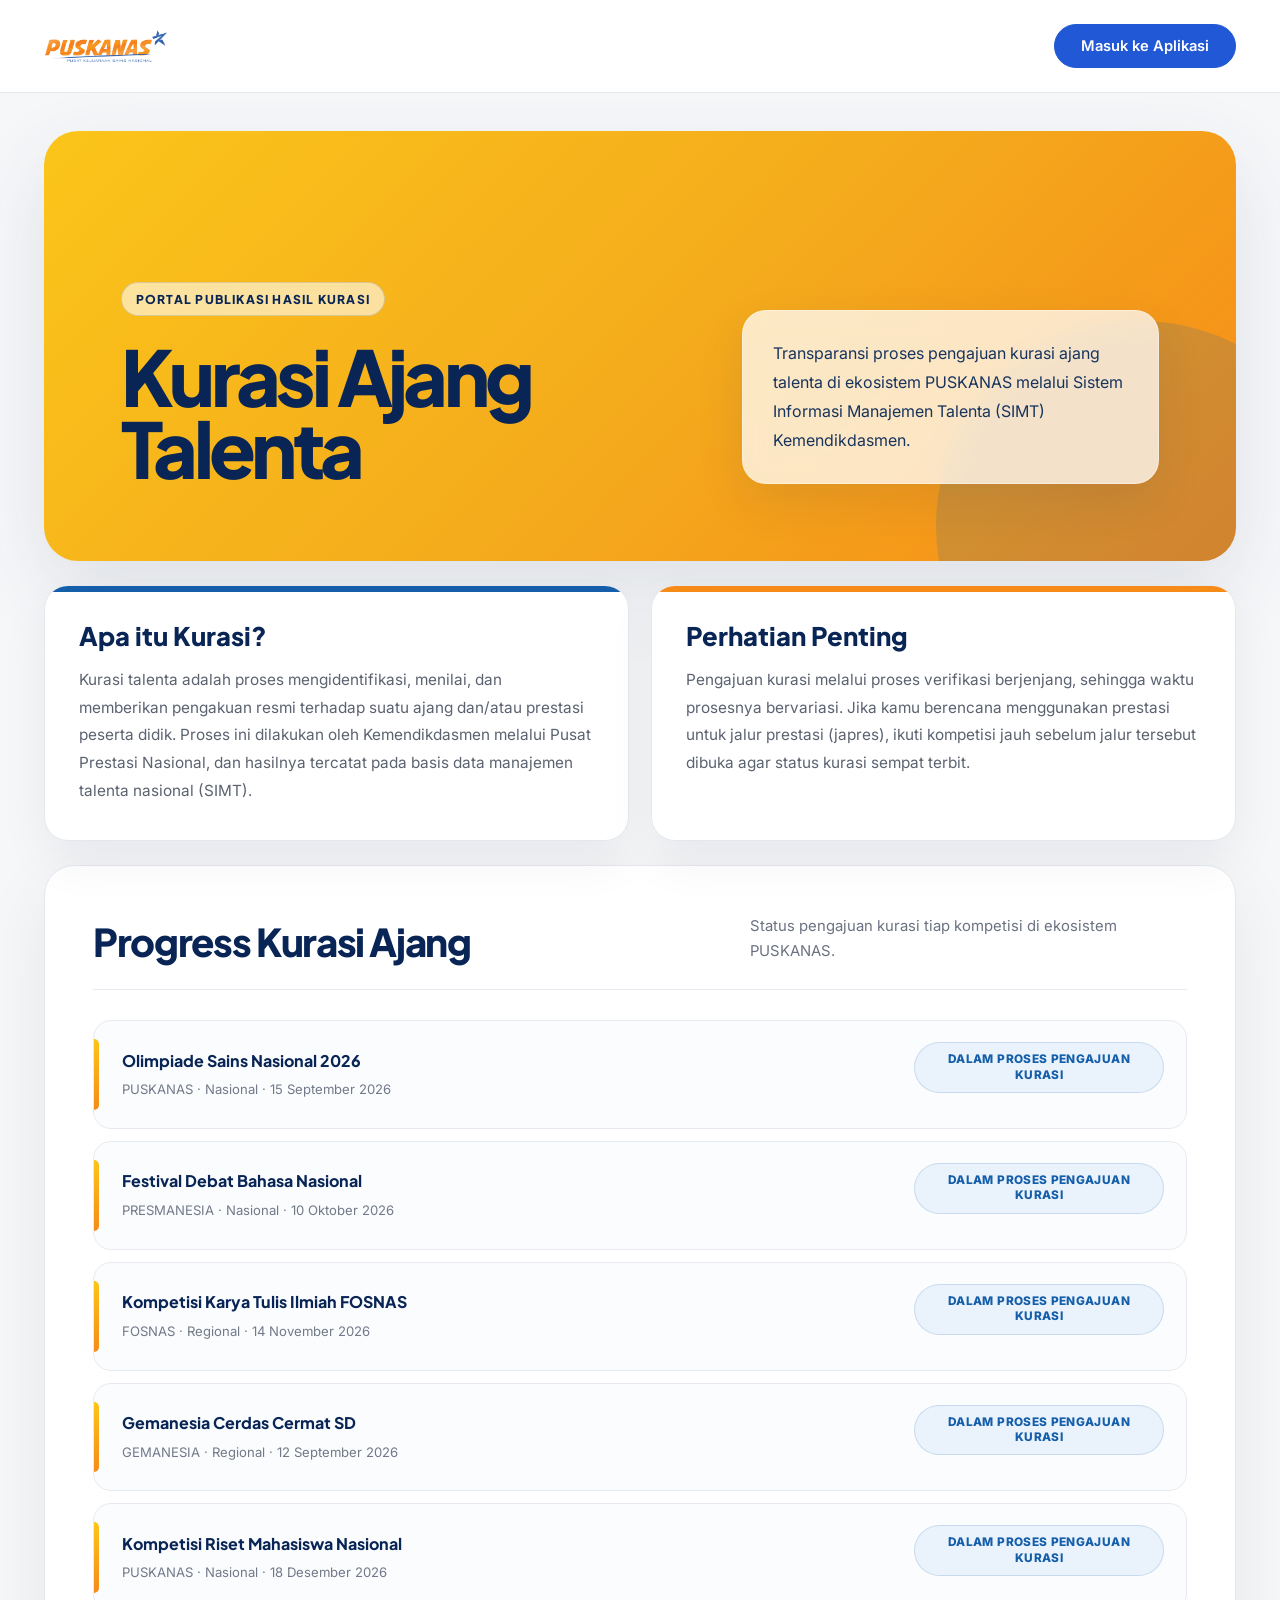
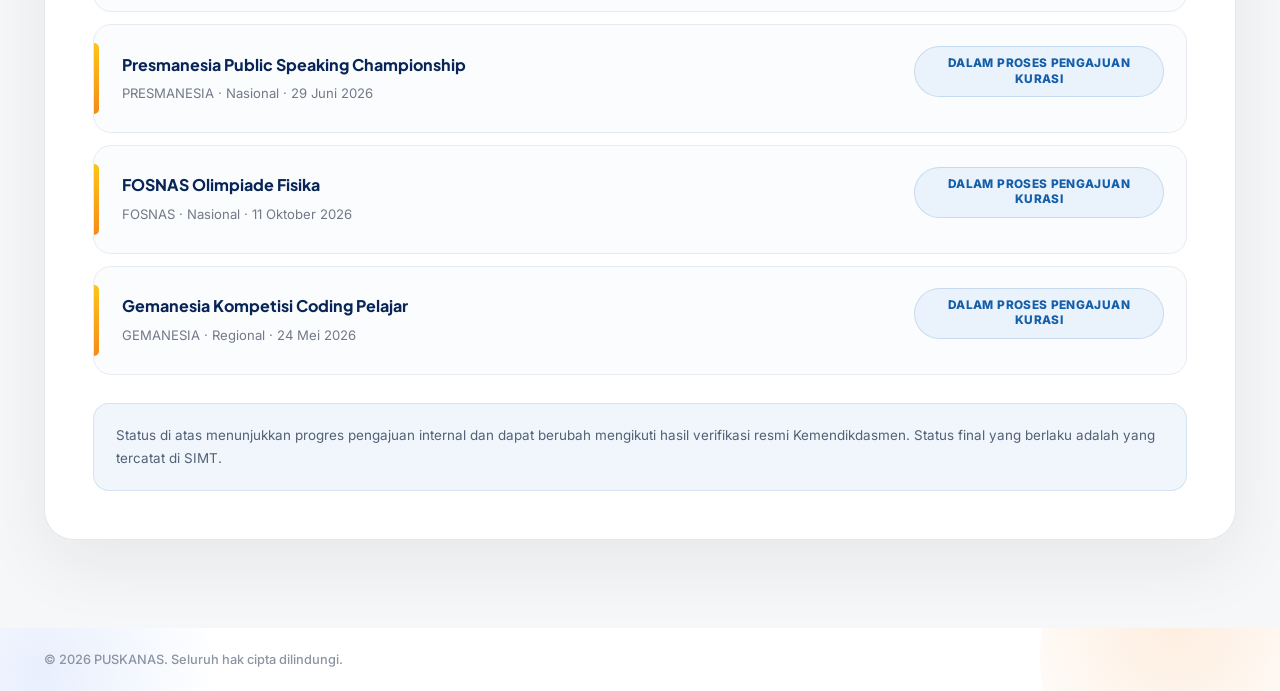
==== commit e2c3da0e: "p" ====
--- a/kurasi.html
+++ b/kurasi.html
@@ -11,6 +11,392 @@
       rel="stylesheet"
     />
     <link rel="stylesheet" href="style.css" />
+
+    <style>
+      /* =====================================================
+         REDESIGN HALAMAN KURASI
+         Seluruh style dibatasi di .kurasi-page agar tidak
+         memengaruhi halaman lain.
+         ===================================================== */
+
+      .kurasi-page {
+        width: min(100%, 1360px);
+        margin-inline: auto;
+        padding: 38px 44px 88px;
+      }
+
+      .kurasi-hero {
+        position: relative;
+        isolation: isolate;
+        overflow: hidden;
+        display: grid;
+        grid-template-columns: minmax(0, 1.12fr) minmax(320px, 0.88fr);
+        align-items: end;
+        gap: clamp(42px, 7vw, 112px);
+        min-height: 430px;
+        padding: clamp(46px, 6vw, 82px);
+        border-radius: 34px;
+        background: linear-gradient(135deg, #fbc51a 0%, #f4aa1c 54%, #f68b18 100%);
+        box-shadow: 0 30px 80px rgba(46, 63, 92, 0.12);
+      }
+
+      .kurasi-hero::after {
+        content: "";
+        position: absolute;
+        right: -110px;
+        bottom: -170px;
+        z-index: -1;
+        width: 410px;
+        aspect-ratio: 1;
+        border-radius: 50%;
+        background: rgba(21, 95, 170, 0.16);
+      }
+
+      .kurasi-hero__copy,
+      .kurasi-hero__summary {
+        position: relative;
+        z-index: 1;
+      }
+
+      .kurasi-eyebrow {
+        display: inline-flex;
+        align-items: center;
+        min-height: 34px;
+        margin: 0 0 24px;
+        padding: 8px 14px;
+        border: 1px solid rgba(8, 37, 86, 0.14);
+        border-radius: 999px;
+        background: rgba(255, 255, 255, 0.58);
+        color: #082556;
+        font-family: "Plus Jakarta Sans", sans-serif;
+        font-size: 0.76rem;
+        font-weight: 800;
+        line-height: 1;
+        letter-spacing: 0.1em;
+        text-transform: uppercase;
+        backdrop-filter: blur(8px);
+        -webkit-backdrop-filter: blur(8px);
+      }
+
+      .kurasi-hero h1 {
+        max-width: 730px;
+        min-height: 0;
+        margin: 0;
+        color: #082556;
+        font-size: clamp(3.2rem, 6vw, 6.6rem);
+        line-height: 0.94;
+        letter-spacing: -0.06em;
+      }
+
+      .kurasi-hero__summary {
+        padding: 28px 30px;
+        border: 1px solid rgba(255, 255, 255, 0.34);
+        border-radius: 24px;
+        background: rgba(255, 255, 255, 0.74);
+        box-shadow: 0 18px 50px rgba(8, 37, 86, 0.09);
+        backdrop-filter: blur(12px);
+        -webkit-backdrop-filter: blur(12px);
+      }
+
+      .kurasi-hero__summary p {
+        margin: 0;
+        color: #17345f;
+        font-size: 1rem;
+        line-height: 1.82;
+      }
+
+      .kurasi-info-grid {
+        display: grid;
+        grid-template-columns: repeat(2, minmax(0, 1fr));
+        gap: 22px;
+        margin-top: 24px;
+      }
+
+      .kurasi-info-card {
+        position: relative;
+        overflow: hidden;
+        min-height: 100%;
+        padding: 34px 34px 36px;
+        border: 1px solid #e4e8ee;
+        border-radius: 24px;
+        background: #ffffff;
+        box-shadow: 0 20px 50px rgba(20, 22, 31, 0.06);
+      }
+
+      .kurasi-info-card::before {
+        content: "";
+        position: absolute;
+        top: 0;
+        left: 0;
+        width: 100%;
+        height: 6px;
+        background: #155faa;
+      }
+
+      .kurasi-info-card.is-warning::before {
+        background: #f68b18;
+      }
+
+      .kurasi-info-card h2 {
+        margin: 0 0 14px;
+        color: #082556;
+        font-family: "Plus Jakarta Sans", sans-serif;
+        font-size: clamp(1.25rem, 2vw, 1.7rem);
+        font-weight: 800;
+        line-height: 1.25;
+      }
+
+      .kurasi-info-card p {
+        margin: 0;
+        color: #5b6270;
+        font-size: 0.96rem;
+        line-height: 1.8;
+      }
+
+      .kurasi-list {
+        margin-top: 24px;
+        padding: clamp(28px, 4vw, 48px);
+        border: 1px solid #e4e8ee;
+        border-radius: 30px;
+        background: #ffffff;
+        box-shadow: 0 24px 70px rgba(20, 22, 31, 0.07);
+      }
+
+      .kurasi-list-head {
+        display: grid;
+        grid-template-columns: minmax(0, 1fr) minmax(280px, 0.7fr);
+        align-items: end;
+        gap: 32px;
+        margin: 0 0 30px;
+        padding: 0 0 26px;
+        border-bottom: 1px solid #e7eaf0;
+      }
+
+      .kurasi-list-head h2 {
+        margin: 0;
+        color: #082556;
+        font-family: "Plus Jakarta Sans", sans-serif;
+        font-size: clamp(1.8rem, 3vw, 2.7rem);
+        font-weight: 800;
+        line-height: 1.12;
+        letter-spacing: -0.035em;
+      }
+
+      .kurasi-list-head p {
+        margin: 0;
+        color: #6a7180;
+        font-size: 0.93rem;
+        line-height: 1.65;
+      }
+
+      .kurasi-table {
+        display: grid;
+        gap: 12px;
+      }
+
+      .kurasi-row {
+        position: relative;
+        display: grid;
+        grid-template-columns: minmax(0, 1fr) auto;
+        align-items: center;
+        gap: 26px;
+        min-height: 96px;
+        padding: 21px 22px 21px 28px;
+        border: 1px solid #e7eaf0;
+        border-radius: 18px;
+        background: #fbfcfe;
+        transition:
+          transform 180ms ease,
+          border-color 180ms ease,
+          box-shadow 180ms ease,
+          background-color 180ms ease;
+      }
+
+      .kurasi-row::before {
+        content: "";
+        position: absolute;
+        top: 18px;
+        bottom: 18px;
+        left: 0;
+        width: 5px;
+        border-radius: 0 999px 999px 0;
+        background: linear-gradient(180deg, #fbc51a, #f68b18);
+      }
+
+      .kurasi-row:hover {
+        transform: translateY(-2px);
+        border-color: rgba(21, 95, 170, 0.28);
+        background: #ffffff;
+        box-shadow: 0 16px 34px rgba(8, 37, 86, 0.08);
+      }
+
+      .kurasi-row-info {
+        min-width: 0;
+      }
+
+      .kurasi-row-title {
+        color: #082556;
+        font-family: "Plus Jakarta Sans", sans-serif;
+        font-size: 1rem;
+        font-weight: 750;
+        line-height: 1.42;
+      }
+
+      .kurasi-row-meta {
+        margin-top: 7px;
+        color: #727988;
+        font-size: 0.82rem;
+        line-height: 1.55;
+      }
+
+      .kurasi-status {
+        flex-shrink: 0;
+        display: inline-flex;
+        align-items: center;
+        justify-content: center;
+        min-height: 40px;
+        max-width: 250px;
+        padding: 9px 15px;
+        border: 1px solid rgba(21, 95, 170, 0.16);
+        border-radius: 999px;
+        background: #eaf2fc !important;
+        color: #155faa !important;
+        font-size: 0.74rem;
+        font-weight: 800;
+        line-height: 1.3;
+        text-align: center;
+        box-shadow: none !important;
+      }
+
+      .kurasi-note {
+        margin: 28px 0 0;
+        padding: 20px 22px;
+        border: 1px solid rgba(21, 95, 170, 0.12);
+        border-radius: 16px;
+        background: #f1f6fd;
+        color: #526176;
+        font-size: 0.84rem;
+        line-height: 1.72;
+      }
+
+      @media (max-width: 1024px) {
+        .kurasi-page {
+          padding-inline: 28px;
+        }
+
+        .kurasi-hero {
+          grid-template-columns: 1fr;
+          min-height: 0;
+          gap: 34px;
+        }
+
+        .kurasi-hero h1 {
+          max-width: 860px;
+          font-size: clamp(3.2rem, 9vw, 5.7rem);
+        }
+
+        .kurasi-hero__summary {
+          max-width: 700px;
+        }
+      }
+
+      @media (max-width: 760px) {
+        .kurasi-page {
+          padding: 22px 18px 64px;
+        }
+
+        .kurasi-hero {
+          padding: 38px 26px;
+          border-radius: 26px;
+        }
+
+        .kurasi-hero h1 {
+          font-size: clamp(2.8rem, 15vw, 4.7rem);
+          line-height: 0.98;
+        }
+
+        .kurasi-hero__summary {
+          padding: 23px;
+          border-radius: 19px;
+        }
+
+        .kurasi-info-grid {
+          grid-template-columns: 1fr;
+          gap: 16px;
+          margin-top: 16px;
+        }
+
+        .kurasi-info-card {
+          padding: 28px 24px 30px;
+          border-radius: 20px;
+        }
+
+        .kurasi-list {
+          margin-top: 16px;
+          padding: 28px 20px;
+          border-radius: 24px;
+        }
+
+        .kurasi-list-head {
+          grid-template-columns: 1fr;
+          gap: 12px;
+          margin-bottom: 22px;
+          padding-bottom: 20px;
+        }
+
+        .kurasi-row {
+          grid-template-columns: 1fr;
+          gap: 16px;
+          min-height: 0;
+          padding: 20px 18px 20px 22px;
+        }
+
+        .kurasi-status {
+          width: 100%;
+          max-width: none;
+          border-radius: 13px;
+        }
+      }
+
+      @media (max-width: 420px) {
+        .kurasi-page {
+          padding-inline: 14px;
+        }
+
+        .kurasi-hero {
+          padding: 32px 20px;
+          border-radius: 22px;
+        }
+
+        .kurasi-eyebrow {
+          margin-bottom: 18px;
+          font-size: 0.68rem;
+        }
+
+        .kurasi-hero h1 {
+          font-size: 2.75rem;
+        }
+
+        .kurasi-hero__summary p,
+        .kurasi-info-card p {
+          font-size: 0.91rem;
+        }
+
+        .kurasi-list {
+          padding-inline: 16px;
+        }
+      }
+
+      @media (prefers-reduced-motion: reduce) {
+        .kurasi-row {
+          transition: none;
+        }
+
+        .kurasi-row:hover {
+          transform: none;
+        }
+      }
+    </style>
   </head>
   <body>
     <header>
@@ -24,23 +410,29 @@
           class="btn-app"
           target="_blank"
           rel="noopener"
-          >Masuk ke Aplikasi</a>
+          >Masuk ke Aplikasi</a
+        >
       </div>
     </header>
 
-    <div class="wrap">
+    <main class="kurasi-page">
       <section class="kurasi-hero">
-        <span class="kurasi-eyebrow">Portal Publikasi Hasil Kurasi</span>
-        <h1>Kurasi Ajang Talenta</h1>
-        <p>
-          Transparansi proses pengajuan kurasi ajang talenta di ekosistem
-          PUSKANAS melalui Sistem Informasi Manajemen Talenta (SIMT)
-          Kemendikdasmen.
-        </p>
+        <div class="kurasi-hero__copy">
+          <span class="kurasi-eyebrow">Portal Publikasi Hasil Kurasi</span>
+          <h1>Kurasi Ajang Talenta</h1>
+        </div>
+
+        <div class="kurasi-hero__summary">
+          <p>
+            Transparansi proses pengajuan kurasi ajang talenta di ekosistem
+            PUSKANAS melalui Sistem Informasi Manajemen Talenta (SIMT)
+            Kemendikdasmen.
+          </p>
+        </div>
       </section>
 
       <section class="kurasi-info-grid">
-        <div class="kurasi-info-card">
+        <article class="kurasi-info-card">
           <h2>Apa itu Kurasi?</h2>
           <p>
             Kurasi talenta adalah proses mengidentifikasi, menilai, dan
@@ -49,8 +441,9 @@
             Pusat Prestasi Nasional, dan hasilnya tercatat pada basis data
             manajemen talenta nasional (SIMT).
           </p>
-        </div>
-        <div class="kurasi-info-card is-warning">
+        </article>
+
+        <article class="kurasi-info-card is-warning">
           <h2>Perhatian Penting</h2>
           <p>
             Pengajuan kurasi melalui proses verifikasi berjenjang, sehingga
@@ -58,7 +451,7 @@
             prestasi untuk jalur prestasi (japres), ikuti kompetisi jauh
             sebelum jalur tersebut dibuka agar status kurasi sempat terbit.
           </p>
-        </div>
+        </article>
       </section>
 
       <section class="kurasi-list">
@@ -75,7 +468,7 @@
           final yang berlaku adalah yang tercatat di SIMT.
         </p>
       </section>
-    </div>
+    </main>
 
     <footer>
       <div class="footer-inner">
@@ -90,4 +483,4 @@
     <script src="data-kompetisi.js"></script>
     <script src="kurasi.js"></script>
   </body>
-</html>
+</html>
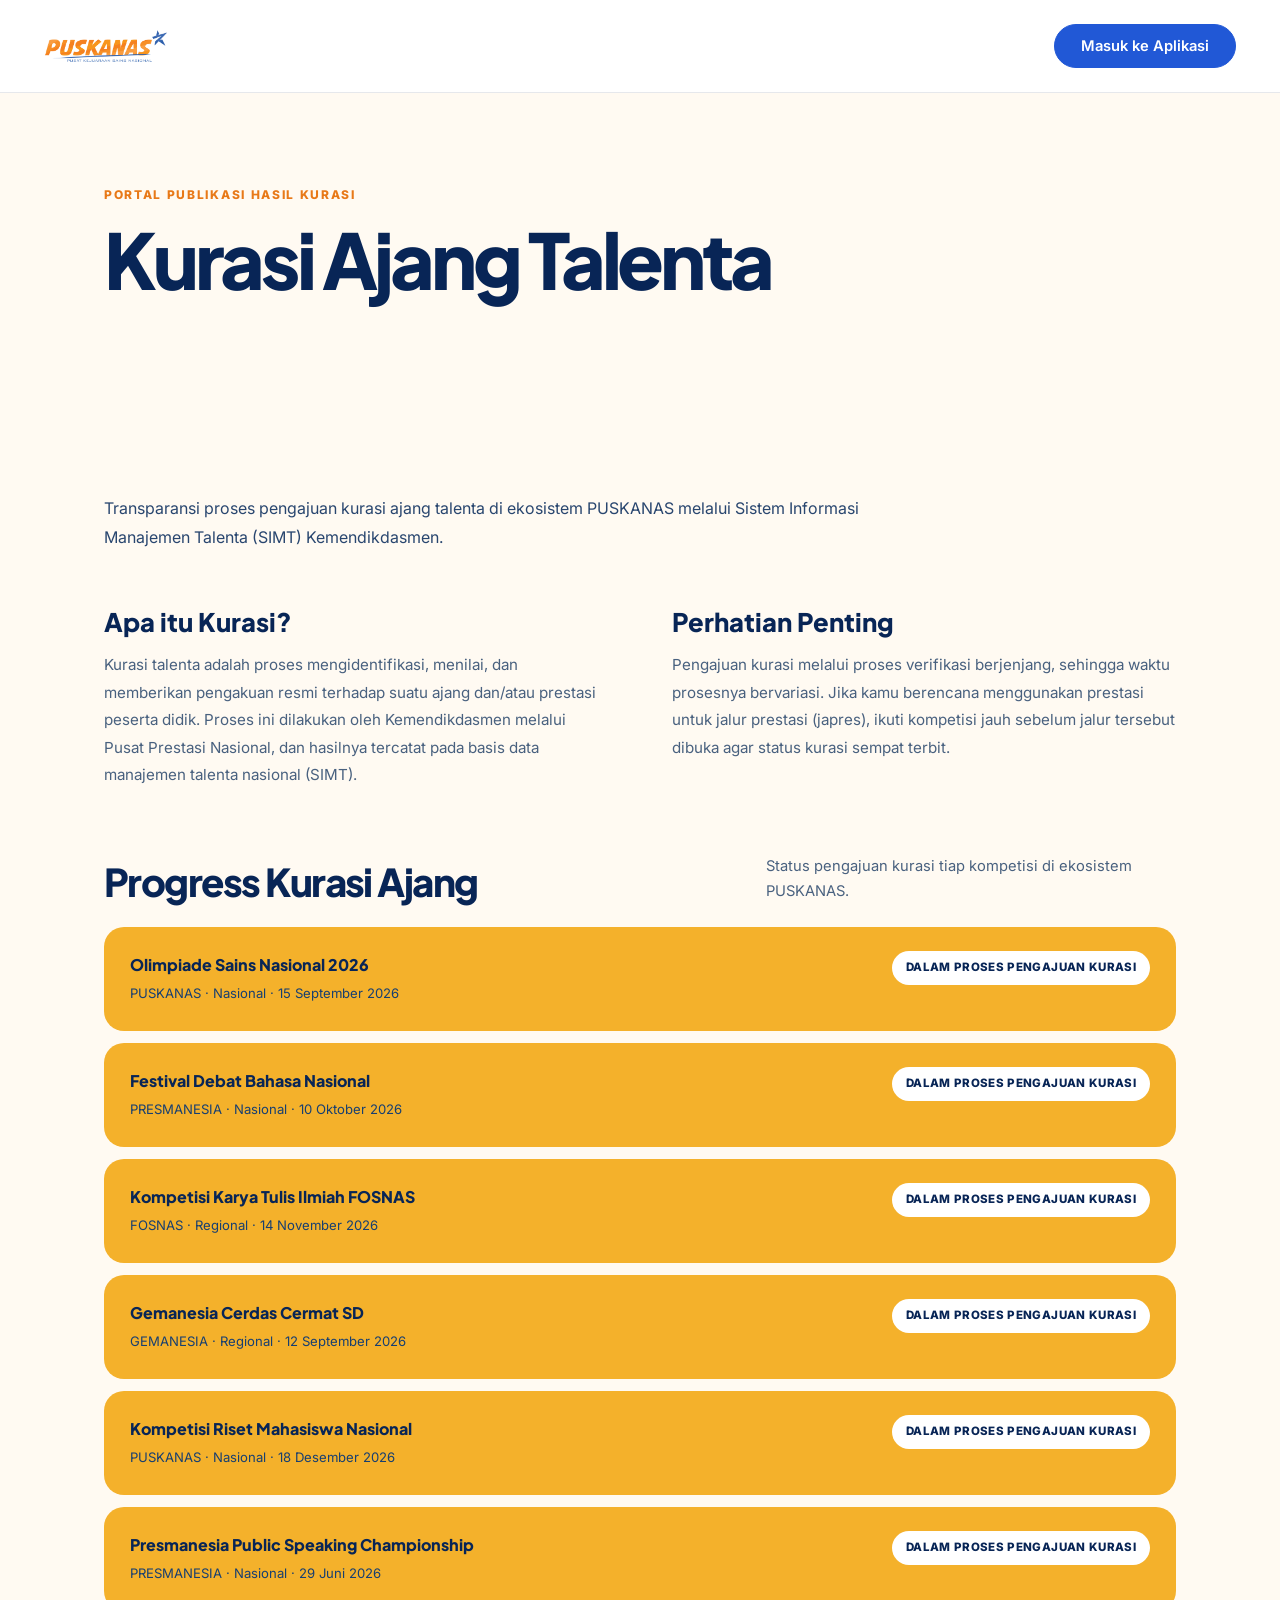
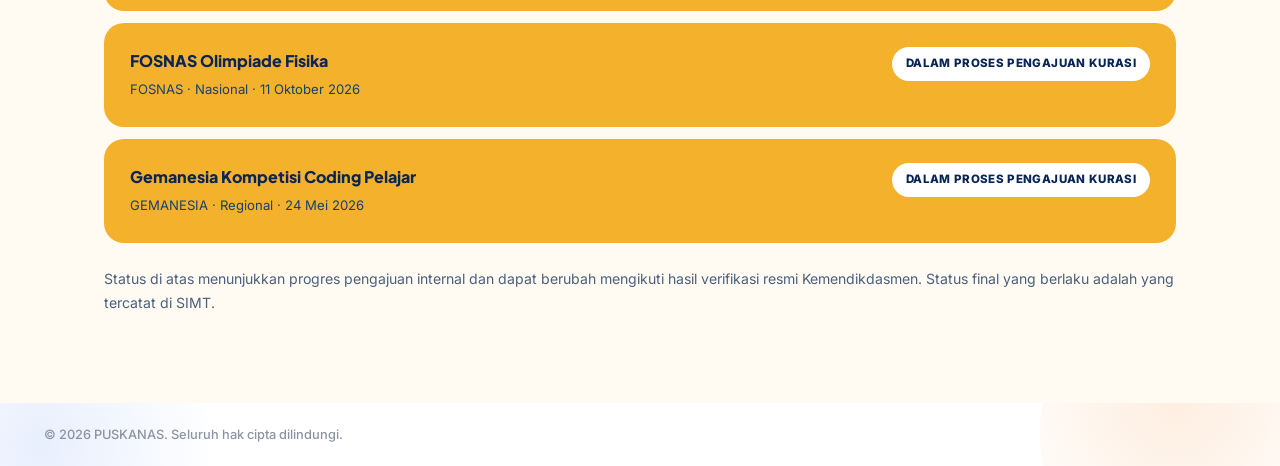
==== commit 580992d4: "kurasi frontend update" ====
--- a/kurasi.html
+++ b/kurasi.html
@@ -14,93 +14,77 @@
 
     <style>
       /* =====================================================
-         REDESIGN HALAMAN KURASI
-         Seluruh style dibatasi di .kurasi-page agar tidak
-         memengaruhi halaman lain.
+         KURASI MINIMALIS - HALAMAN KURASI
+         Data dan struktur tetap. Hanya tampilan yang diubah.
          ===================================================== */
+      body {
+        background: #fffaf2;
+        color: #082556;
+      }
 
       .kurasi-page {
-        width: min(100%, 1360px);
+        width: min(100%, 1120px);
         margin-inline: auto;
-        padding: 38px 44px 88px;
+        padding: clamp(56px, 7vw, 92px) 24px 88px;
       }
 
       .kurasi-hero {
-        position: relative;
-        isolation: isolate;
-        overflow: hidden;
-        display: grid;
-        grid-template-columns: minmax(0, 1.12fr) minmax(320px, 0.88fr);
-        align-items: end;
-        gap: clamp(42px, 7vw, 112px);
-        min-height: 430px;
-        padding: clamp(46px, 6vw, 82px);
-        border-radius: 34px;
-        background: linear-gradient(135deg, #fbc51a 0%, #f4aa1c 54%, #f68b18 100%);
-        box-shadow: 0 30px 80px rgba(46, 63, 92, 0.12);
-      }
-
-      .kurasi-hero::after {
-        content: "";
-        position: absolute;
-        right: -110px;
-        bottom: -170px;
-        z-index: -1;
-        width: 410px;
-        aspect-ratio: 1;
-        border-radius: 50%;
-        background: rgba(21, 95, 170, 0.16);
+        display: block;
+        max-width: 900px;
+        margin-bottom: 54px;
       }
 
       .kurasi-hero__copy,
       .kurasi-hero__summary {
-        position: relative;
-        z-index: 1;
+        padding: 0;
+        border: 0;
+        border-radius: 0;
+        background: transparent;
+        box-shadow: none;
+      }
+
+      .kurasi-hero__copy {
+        min-height: 0;
+      }
+
+      .kurasi-hero__copy::after {
+        display: none;
       }
 
       .kurasi-eyebrow {
-        display: inline-flex;
-        align-items: center;
-        min-height: 34px;
-        margin: 0 0 24px;
-        padding: 8px 14px;
-        border: 1px solid rgba(8, 37, 86, 0.14);
-        border-radius: 999px;
-        background: rgba(255, 255, 255, 0.58);
+        display: inline-block;
+        margin: 0 0 18px;
+        padding: 0;
+        border: 0;
+        border-radius: 0;
+        background: transparent;
+        color: #e87918;
+        font-size: 0.75rem;
+        font-weight: 800;
+        line-height: 1.4;
+        letter-spacing: 0.14em;
+        text-transform: uppercase;
+      }
+
+      .kurasi-hero h1 {
+        max-width: 760px;
+        margin: 0;
         color: #082556;
         font-family: "Plus Jakarta Sans", sans-serif;
-        font-size: 0.76rem;
-        font-weight: 800;
-        line-height: 1;
-        letter-spacing: 0.1em;
-        text-transform: uppercase;
-        backdrop-filter: blur(8px);
-        -webkit-backdrop-filter: blur(8px);
-      }
-
-      .kurasi-hero h1 {
-        max-width: 730px;
-        min-height: 0;
-        margin: 0;
-        color: #082556;
-        font-size: clamp(3.2rem, 6vw, 6.6rem);
-        line-height: 0.94;
-        letter-spacing: -0.06em;
+        font-size: clamp(3rem, 6vw, 5.6rem);
+        font-weight: 800;
+        line-height: 0.98;
+        letter-spacing: -0.055em;
       }
 
       .kurasi-hero__summary {
-        padding: 28px 30px;
-        border: 1px solid rgba(255, 255, 255, 0.34);
-        border-radius: 24px;
-        background: rgba(255, 255, 255, 0.74);
-        box-shadow: 0 18px 50px rgba(8, 37, 86, 0.09);
-        backdrop-filter: blur(12px);
-        -webkit-backdrop-filter: blur(12px);
+        margin-top: 24px;
       }
 
       .kurasi-hero__summary p {
-        margin: 0;
-        color: #17345f;
+        max-width: 820px;
+        margin: 0;
+        color: #29466f;
         font-size: 1rem;
         line-height: 1.82;
       }
@@ -108,282 +92,192 @@
       .kurasi-info-grid {
         display: grid;
         grid-template-columns: repeat(2, minmax(0, 1fr));
-        gap: 22px;
-        margin-top: 24px;
-      }
-
-      .kurasi-info-card {
-        position: relative;
-        overflow: hidden;
-        min-height: 100%;
-        padding: 34px 34px 36px;
-        border: 1px solid #e4e8ee;
-        border-radius: 24px;
-        background: #ffffff;
-        box-shadow: 0 20px 50px rgba(20, 22, 31, 0.06);
-      }
-
-      .kurasi-info-card::before {
-        content: "";
-        position: absolute;
-        top: 0;
-        left: 0;
-        width: 100%;
-        height: 6px;
-        background: #155faa;
-      }
-
+        gap: clamp(28px, 5vw, 68px);
+        margin: 0 0 66px;
+      }
+
+      .kurasi-info-card,
+      .kurasi-info-card.is-warning {
+        padding: 0;
+        border: 0;
+        border-radius: 0;
+        background: transparent;
+        box-shadow: none;
+      }
+
+      .kurasi-info-card::before,
       .kurasi-info-card.is-warning::before {
-        background: #f68b18;
+        display: none;
       }
 
       .kurasi-info-card h2 {
-        margin: 0 0 14px;
+        margin: 0 0 13px;
         color: #082556;
         font-family: "Plus Jakarta Sans", sans-serif;
-        font-size: clamp(1.25rem, 2vw, 1.7rem);
+        font-size: clamp(1.3rem, 2vw, 1.65rem);
         font-weight: 800;
         line-height: 1.25;
       }
 
       .kurasi-info-card p {
         margin: 0;
-        color: #5b6270;
-        font-size: 0.96rem;
+        color: #49617f;
+        font-size: 0.95rem;
         line-height: 1.8;
       }
 
       .kurasi-list {
-        margin-top: 24px;
-        padding: clamp(28px, 4vw, 48px);
-        border: 1px solid #e4e8ee;
-        border-radius: 30px;
-        background: #ffffff;
-        box-shadow: 0 24px 70px rgba(20, 22, 31, 0.07);
+        margin: 0;
+        padding: 0;
+        border: 0;
+        border-radius: 0;
+        background: transparent;
+        box-shadow: none;
       }
 
       .kurasi-list-head {
         display: grid;
-        grid-template-columns: minmax(0, 1fr) minmax(280px, 0.7fr);
+        grid-template-columns: minmax(0, 1fr) minmax(260px, 0.65fr);
         align-items: end;
         gap: 32px;
-        margin: 0 0 30px;
-        padding: 0 0 26px;
-        border-bottom: 1px solid #e7eaf0;
+        margin-bottom: 24px;
+        padding: 0;
+        border: 0;
       }
 
       .kurasi-list-head h2 {
         margin: 0;
         color: #082556;
         font-family: "Plus Jakarta Sans", sans-serif;
-        font-size: clamp(1.8rem, 3vw, 2.7rem);
-        font-weight: 800;
-        line-height: 1.12;
-        letter-spacing: -0.035em;
+        font-size: clamp(1.85rem, 3vw, 2.7rem);
+        font-weight: 800;
+        line-height: 1.1;
+        letter-spacing: -0.04em;
       }
 
       .kurasi-list-head p {
         margin: 0;
-        color: #6a7180;
-        font-size: 0.93rem;
+        color: #49617f;
+        font-size: 0.92rem;
         line-height: 1.65;
       }
 
       .kurasi-table {
         display: grid;
+        grid-template-columns: 1fr;
         gap: 12px;
       }
 
       .kurasi-row {
-        position: relative;
         display: grid;
         grid-template-columns: minmax(0, 1fr) auto;
         align-items: center;
-        gap: 26px;
-        min-height: 96px;
-        padding: 21px 22px 21px 28px;
-        border: 1px solid #e7eaf0;
-        border-radius: 18px;
-        background: #fbfcfe;
+        gap: 24px;
+        min-width: 0;
+        min-height: 104px;
+        padding: 24px 26px;
+        border: 0;
+        border-radius: 20px;
+        background: #f4b12b;
+        box-shadow: none;
         transition:
           transform 180ms ease,
-          border-color 180ms ease,
-          box-shadow 180ms ease,
           background-color 180ms ease;
       }
 
       .kurasi-row::before {
-        content: "";
-        position: absolute;
-        top: 18px;
-        bottom: 18px;
-        left: 0;
-        width: 5px;
-        border-radius: 0 999px 999px 0;
-        background: linear-gradient(180deg, #fbc51a, #f68b18);
+        display: none;
       }
 
       .kurasi-row:hover {
         transform: translateY(-2px);
-        border-color: rgba(21, 95, 170, 0.28);
-        background: #ffffff;
-        box-shadow: 0 16px 34px rgba(8, 37, 86, 0.08);
-      }
-
-      .kurasi-row-info {
-        min-width: 0;
+        background: #f0a91f;
+        box-shadow: none;
       }
 
       .kurasi-row-title {
+        margin: 0 0 7px;
         color: #082556;
         font-family: "Plus Jakarta Sans", sans-serif;
         font-size: 1rem;
-        font-weight: 750;
+        font-weight: 800;
         line-height: 1.42;
       }
 
       .kurasi-row-meta {
-        margin-top: 7px;
-        color: #727988;
+        color: #173f71;
         font-size: 0.82rem;
         line-height: 1.55;
       }
 
       .kurasi-status {
-        flex-shrink: 0;
+        justify-self: end;
+        width: auto;
+        max-width: 100%;
+        min-height: 34px;
         display: inline-flex;
         align-items: center;
-        justify-content: center;
-        min-height: 40px;
-        max-width: 250px;
-        padding: 9px 15px;
-        border: 1px solid rgba(21, 95, 170, 0.16);
+        padding: 9px 14px;
+        border: 0;
         border-radius: 999px;
-        background: #eaf2fc !important;
-        color: #155faa !important;
-        font-size: 0.74rem;
-        font-weight: 800;
-        line-height: 1.3;
-        text-align: center;
-        box-shadow: none !important;
+        background: #ffffff !important;
+        color: #082556 !important;
+        font-size: 0.72rem;
+        font-weight: 800;
+        line-height: 1.2;
+        white-space: nowrap;
       }
 
       .kurasi-note {
-        margin: 28px 0 0;
-        padding: 20px 22px;
-        border: 1px solid rgba(21, 95, 170, 0.12);
-        border-radius: 16px;
-        background: #f1f6fd;
-        color: #526176;
-        font-size: 0.84rem;
+        margin: 24px 0 0;
+        padding: 0;
+        border: 0;
+        border-radius: 0;
+        background: transparent;
+        color: #49617f;
+        font-size: 0.88rem;
         line-height: 1.72;
       }
 
-      @media (max-width: 1024px) {
-        .kurasi-page {
-          padding-inline: 28px;
-        }
-
-        .kurasi-hero {
-          grid-template-columns: 1fr;
-          min-height: 0;
-          gap: 34px;
-        }
-
-        .kurasi-hero h1 {
-          max-width: 860px;
-          font-size: clamp(3.2rem, 9vw, 5.7rem);
-        }
-
-        .kurasi-hero__summary {
-          max-width: 700px;
-        }
-      }
-
-      @media (max-width: 760px) {
-        .kurasi-page {
-          padding: 22px 18px 64px;
-        }
-
-        .kurasi-hero {
-          padding: 38px 26px;
-          border-radius: 26px;
-        }
-
-        .kurasi-hero h1 {
-          font-size: clamp(2.8rem, 15vw, 4.7rem);
-          line-height: 0.98;
-        }
-
-        .kurasi-hero__summary {
-          padding: 23px;
-          border-radius: 19px;
-        }
-
+      @media (max-width: 820px) {
         .kurasi-info-grid {
           grid-template-columns: 1fr;
-          gap: 16px;
-          margin-top: 16px;
-        }
-
-        .kurasi-info-card {
-          padding: 28px 24px 30px;
-          border-radius: 20px;
-        }
-
-        .kurasi-list {
-          margin-top: 16px;
-          padding: 28px 20px;
-          border-radius: 24px;
+          gap: 34px;
         }
 
         .kurasi-list-head {
           grid-template-columns: 1fr;
-          gap: 12px;
-          margin-bottom: 22px;
-          padding-bottom: 20px;
+          gap: 10px;
+        }
+      }
+
+      @media (max-width: 640px) {
+        .kurasi-page {
+          padding: 46px 16px 64px;
+        }
+
+        .kurasi-hero {
+          margin-bottom: 44px;
+        }
+
+        .kurasi-hero h1 {
+          font-size: clamp(2.7rem, 13vw, 4rem);
+        }
+
+        .kurasi-info-grid {
+          margin-bottom: 52px;
         }
 
         .kurasi-row {
           grid-template-columns: 1fr;
           gap: 16px;
           min-height: 0;
-          padding: 20px 18px 20px 22px;
+          padding: 22px 20px;
+          border-radius: 18px;
         }
 
         .kurasi-status {
-          width: 100%;
-          max-width: none;
-          border-radius: 13px;
-        }
-      }
-
-      @media (max-width: 420px) {
-        .kurasi-page {
-          padding-inline: 14px;
-        }
-
-        .kurasi-hero {
-          padding: 32px 20px;
-          border-radius: 22px;
-        }
-
-        .kurasi-eyebrow {
-          margin-bottom: 18px;
-          font-size: 0.68rem;
-        }
-
-        .kurasi-hero h1 {
-          font-size: 2.75rem;
-        }
-
-        .kurasi-hero__summary p,
-        .kurasi-info-card p {
-          font-size: 0.91rem;
-        }
-
-        .kurasi-list {
-          padding-inline: 16px;
+          justify-self: start;
         }
       }
 
@@ -447,9 +341,9 @@
           <h2>Perhatian Penting</h2>
           <p>
             Pengajuan kurasi melalui proses verifikasi berjenjang, sehingga
-            waktu prosesnya bervariasi. Jika kamu berencana menggunakan
-            prestasi untuk jalur prestasi (japres), ikuti kompetisi jauh
-            sebelum jalur tersebut dibuka agar status kurasi sempat terbit.
+            waktu prosesnya bervariasi. Jika kamu berencana menggunakan prestasi
+            untuk jalur prestasi (japres), ikuti kompetisi jauh sebelum jalur
+            tersebut dibuka agar status kurasi sempat terbit.
           </p>
         </article>
       </section>
@@ -464,8 +358,8 @@
 
         <p class="kurasi-note">
           Status di atas menunjukkan progres pengajuan internal dan dapat
-          berubah mengikuti hasil verifikasi resmi Kemendikdasmen. Status
-          final yang berlaku adalah yang tercatat di SIMT.
+          berubah mengikuti hasil verifikasi resmi Kemendikdasmen. Status final
+          yang berlaku adalah yang tercatat di SIMT.
         </p>
       </section>
     </main>
@@ -483,4 +377,4 @@
     <script src="data-kompetisi.js"></script>
     <script src="kurasi.js"></script>
   </body>
-</html>+</html>
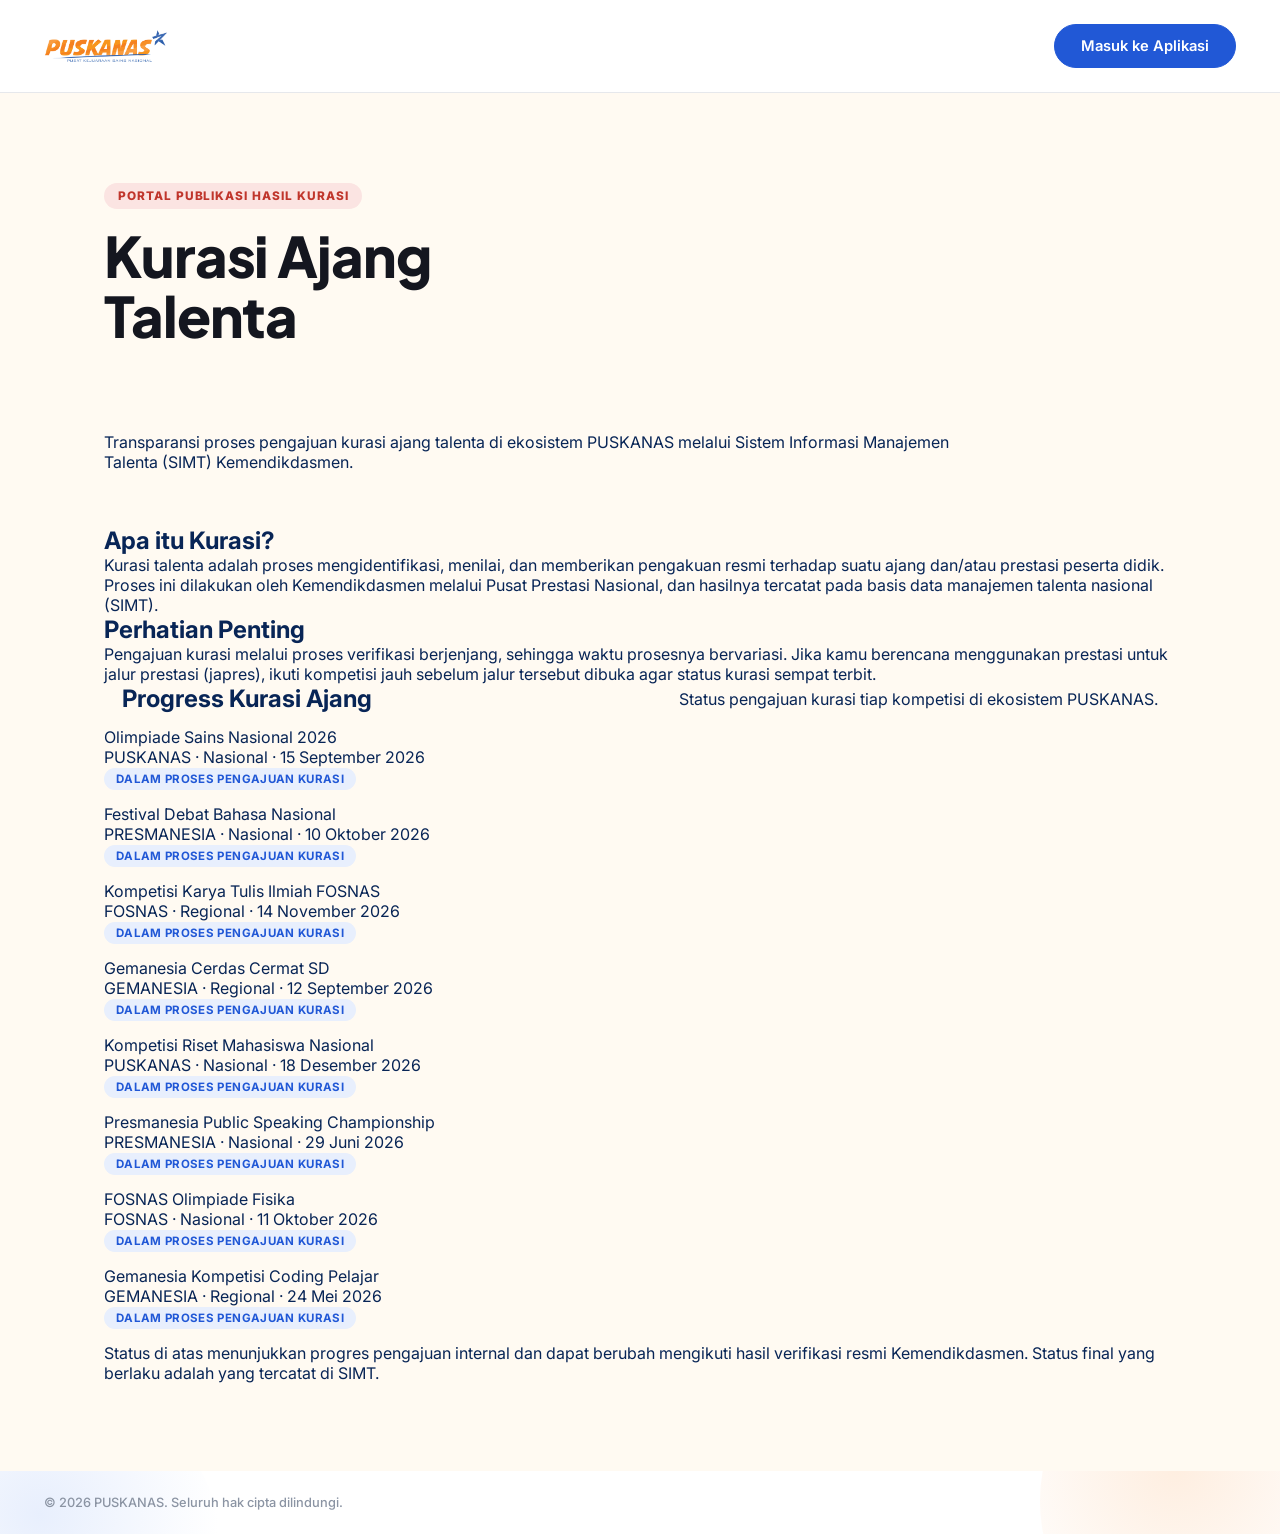
==== commit 30ca9a3b: "Merge branch 'main' of https://github.com/Bayu162/Puskanas" ====
--- a/kurasi.html
+++ b/kurasi.html
@@ -14,6 +14,7 @@
 
     <style>
       /* =====================================================
+<<<<<<< HEAD
          KURASI MINIMALIS - HALAMAN KURASI
          Data dan struktur tetap. Hanya tampilan yang diubah.
          ===================================================== */
@@ -32,10 +33,49 @@
         display: block;
         max-width: 900px;
         margin-bottom: 54px;
+=======
+         REDESIGN HALAMAN KURASI
+         Seluruh style dibatasi di .kurasi-page agar tidak
+         memengaruhi halaman lain.
+         ===================================================== */
+
+      .kurasi-page {
+        width: min(100%, 1360px);
+        margin-inline: auto;
+        padding: 38px 44px 88px;
+      }
+
+      .kurasi-hero {
+        position: relative;
+        isolation: isolate;
+        overflow: hidden;
+        display: grid;
+        grid-template-columns: minmax(0, 1.12fr) minmax(320px, 0.88fr);
+        align-items: end;
+        gap: clamp(42px, 7vw, 112px);
+        min-height: 430px;
+        padding: clamp(46px, 6vw, 82px);
+        border-radius: 34px;
+        background: linear-gradient(135deg, #fbc51a 0%, #f4aa1c 54%, #f68b18 100%);
+        box-shadow: 0 30px 80px rgba(46, 63, 92, 0.12);
+      }
+
+      .kurasi-hero::after {
+        content: "";
+        position: absolute;
+        right: -110px;
+        bottom: -170px;
+        z-index: -1;
+        width: 410px;
+        aspect-ratio: 1;
+        border-radius: 50%;
+        background: rgba(21, 95, 170, 0.16);
+>>>>>>> e2c3da0e7c3457c6adc10fa5681d1af5c18b91cc
       }
 
       .kurasi-hero__copy,
       .kurasi-hero__summary {
+<<<<<<< HEAD
         padding: 0;
         border: 0;
         border-radius: 0;
@@ -85,6 +125,55 @@
         max-width: 820px;
         margin: 0;
         color: #29466f;
+=======
+        position: relative;
+        z-index: 1;
+      }
+
+      .kurasi-eyebrow {
+        display: inline-flex;
+        align-items: center;
+        min-height: 34px;
+        margin: 0 0 24px;
+        padding: 8px 14px;
+        border: 1px solid rgba(8, 37, 86, 0.14);
+        border-radius: 999px;
+        background: rgba(255, 255, 255, 0.58);
+        color: #082556;
+        font-family: "Plus Jakarta Sans", sans-serif;
+        font-size: 0.76rem;
+        font-weight: 800;
+        line-height: 1;
+        letter-spacing: 0.1em;
+        text-transform: uppercase;
+        backdrop-filter: blur(8px);
+        -webkit-backdrop-filter: blur(8px);
+      }
+
+      .kurasi-hero h1 {
+        max-width: 730px;
+        min-height: 0;
+        margin: 0;
+        color: #082556;
+        font-size: clamp(3.2rem, 6vw, 6.6rem);
+        line-height: 0.94;
+        letter-spacing: -0.06em;
+      }
+
+      .kurasi-hero__summary {
+        padding: 28px 30px;
+        border: 1px solid rgba(255, 255, 255, 0.34);
+        border-radius: 24px;
+        background: rgba(255, 255, 255, 0.74);
+        box-shadow: 0 18px 50px rgba(8, 37, 86, 0.09);
+        backdrop-filter: blur(12px);
+        -webkit-backdrop-filter: blur(12px);
+      }
+
+      .kurasi-hero__summary p {
+        margin: 0;
+        color: #17345f;
+>>>>>>> e2c3da0e7c3457c6adc10fa5681d1af5c18b91cc
         font-size: 1rem;
         line-height: 1.82;
       }
@@ -92,6 +181,7 @@
       .kurasi-info-grid {
         display: grid;
         grid-template-columns: repeat(2, minmax(0, 1fr));
+<<<<<<< HEAD
         gap: clamp(28px, 5vw, 68px);
         margin: 0 0 66px;
       }
@@ -115,60 +205,135 @@
         color: #082556;
         font-family: "Plus Jakarta Sans", sans-serif;
         font-size: clamp(1.3rem, 2vw, 1.65rem);
+=======
+        gap: 22px;
+        margin-top: 24px;
+      }
+
+      .kurasi-info-card {
+        position: relative;
+        overflow: hidden;
+        min-height: 100%;
+        padding: 34px 34px 36px;
+        border: 1px solid #e4e8ee;
+        border-radius: 24px;
+        background: #ffffff;
+        box-shadow: 0 20px 50px rgba(20, 22, 31, 0.06);
+      }
+
+      .kurasi-info-card::before {
+        content: "";
+        position: absolute;
+        top: 0;
+        left: 0;
+        width: 100%;
+        height: 6px;
+        background: #155faa;
+      }
+
+      .kurasi-info-card.is-warning::before {
+        background: #f68b18;
+      }
+
+      .kurasi-info-card h2 {
+        margin: 0 0 14px;
+        color: #082556;
+        font-family: "Plus Jakarta Sans", sans-serif;
+        font-size: clamp(1.25rem, 2vw, 1.7rem);
+>>>>>>> e2c3da0e7c3457c6adc10fa5681d1af5c18b91cc
         font-weight: 800;
         line-height: 1.25;
       }
 
       .kurasi-info-card p {
         margin: 0;
+<<<<<<< HEAD
         color: #49617f;
         font-size: 0.95rem;
+=======
+        color: #5b6270;
+        font-size: 0.96rem;
+>>>>>>> e2c3da0e7c3457c6adc10fa5681d1af5c18b91cc
         line-height: 1.8;
       }
 
       .kurasi-list {
+<<<<<<< HEAD
         margin: 0;
         padding: 0;
         border: 0;
         border-radius: 0;
         background: transparent;
         box-shadow: none;
+=======
+        margin-top: 24px;
+        padding: clamp(28px, 4vw, 48px);
+        border: 1px solid #e4e8ee;
+        border-radius: 30px;
+        background: #ffffff;
+        box-shadow: 0 24px 70px rgba(20, 22, 31, 0.07);
+>>>>>>> e2c3da0e7c3457c6adc10fa5681d1af5c18b91cc
       }
 
       .kurasi-list-head {
         display: grid;
+<<<<<<< HEAD
         grid-template-columns: minmax(0, 1fr) minmax(260px, 0.65fr);
         align-items: end;
         gap: 32px;
         margin-bottom: 24px;
         padding: 0;
         border: 0;
+=======
+        grid-template-columns: minmax(0, 1fr) minmax(280px, 0.7fr);
+        align-items: end;
+        gap: 32px;
+        margin: 0 0 30px;
+        padding: 0 0 26px;
+        border-bottom: 1px solid #e7eaf0;
+>>>>>>> e2c3da0e7c3457c6adc10fa5681d1af5c18b91cc
       }
 
       .kurasi-list-head h2 {
         margin: 0;
         color: #082556;
         font-family: "Plus Jakarta Sans", sans-serif;
+<<<<<<< HEAD
         font-size: clamp(1.85rem, 3vw, 2.7rem);
         font-weight: 800;
         line-height: 1.1;
         letter-spacing: -0.04em;
+=======
+        font-size: clamp(1.8rem, 3vw, 2.7rem);
+        font-weight: 800;
+        line-height: 1.12;
+        letter-spacing: -0.035em;
+>>>>>>> e2c3da0e7c3457c6adc10fa5681d1af5c18b91cc
       }
 
       .kurasi-list-head p {
         margin: 0;
+<<<<<<< HEAD
         color: #49617f;
         font-size: 0.92rem;
+=======
+        color: #6a7180;
+        font-size: 0.93rem;
+>>>>>>> e2c3da0e7c3457c6adc10fa5681d1af5c18b91cc
         line-height: 1.65;
       }
 
       .kurasi-table {
         display: grid;
+<<<<<<< HEAD
         grid-template-columns: 1fr;
+=======
+>>>>>>> e2c3da0e7c3457c6adc10fa5681d1af5c18b91cc
         gap: 12px;
       }
 
       .kurasi-row {
+<<<<<<< HEAD
         display: grid;
         grid-template-columns: minmax(0, 1fr) auto;
         align-items: center;
@@ -182,15 +347,43 @@
         box-shadow: none;
         transition:
           transform 180ms ease,
+=======
+        position: relative;
+        display: grid;
+        grid-template-columns: minmax(0, 1fr) auto;
+        align-items: center;
+        gap: 26px;
+        min-height: 96px;
+        padding: 21px 22px 21px 28px;
+        border: 1px solid #e7eaf0;
+        border-radius: 18px;
+        background: #fbfcfe;
+        transition:
+          transform 180ms ease,
+          border-color 180ms ease,
+          box-shadow 180ms ease,
+>>>>>>> e2c3da0e7c3457c6adc10fa5681d1af5c18b91cc
           background-color 180ms ease;
       }
 
       .kurasi-row::before {
+<<<<<<< HEAD
         display: none;
+=======
+        content: "";
+        position: absolute;
+        top: 18px;
+        bottom: 18px;
+        left: 0;
+        width: 5px;
+        border-radius: 0 999px 999px 0;
+        background: linear-gradient(180deg, #fbc51a, #f68b18);
+>>>>>>> e2c3da0e7c3457c6adc10fa5681d1af5c18b91cc
       }
 
       .kurasi-row:hover {
         transform: translateY(-2px);
+<<<<<<< HEAD
         background: #f0a91f;
         box-shadow: none;
       }
@@ -201,16 +394,38 @@
         font-family: "Plus Jakarta Sans", sans-serif;
         font-size: 1rem;
         font-weight: 800;
+=======
+        border-color: rgba(21, 95, 170, 0.28);
+        background: #ffffff;
+        box-shadow: 0 16px 34px rgba(8, 37, 86, 0.08);
+      }
+
+      .kurasi-row-info {
+        min-width: 0;
+      }
+
+      .kurasi-row-title {
+        color: #082556;
+        font-family: "Plus Jakarta Sans", sans-serif;
+        font-size: 1rem;
+        font-weight: 750;
+>>>>>>> e2c3da0e7c3457c6adc10fa5681d1af5c18b91cc
         line-height: 1.42;
       }
 
       .kurasi-row-meta {
+<<<<<<< HEAD
         color: #173f71;
+=======
+        margin-top: 7px;
+        color: #727988;
+>>>>>>> e2c3da0e7c3457c6adc10fa5681d1af5c18b91cc
         font-size: 0.82rem;
         line-height: 1.55;
       }
 
       .kurasi-status {
+<<<<<<< HEAD
         justify-self: end;
         width: auto;
         max-width: 100%;
@@ -243,10 +458,98 @@
         .kurasi-info-grid {
           grid-template-columns: 1fr;
           gap: 34px;
+=======
+        flex-shrink: 0;
+        display: inline-flex;
+        align-items: center;
+        justify-content: center;
+        min-height: 40px;
+        max-width: 250px;
+        padding: 9px 15px;
+        border: 1px solid rgba(21, 95, 170, 0.16);
+        border-radius: 999px;
+        background: #eaf2fc !important;
+        color: #155faa !important;
+        font-size: 0.74rem;
+        font-weight: 800;
+        line-height: 1.3;
+        text-align: center;
+        box-shadow: none !important;
+      }
+
+      .kurasi-note {
+        margin: 28px 0 0;
+        padding: 20px 22px;
+        border: 1px solid rgba(21, 95, 170, 0.12);
+        border-radius: 16px;
+        background: #f1f6fd;
+        color: #526176;
+        font-size: 0.84rem;
+        line-height: 1.72;
+      }
+
+      @media (max-width: 1024px) {
+        .kurasi-page {
+          padding-inline: 28px;
+        }
+
+        .kurasi-hero {
+          grid-template-columns: 1fr;
+          min-height: 0;
+          gap: 34px;
+        }
+
+        .kurasi-hero h1 {
+          max-width: 860px;
+          font-size: clamp(3.2rem, 9vw, 5.7rem);
+        }
+
+        .kurasi-hero__summary {
+          max-width: 700px;
+        }
+      }
+
+      @media (max-width: 760px) {
+        .kurasi-page {
+          padding: 22px 18px 64px;
+        }
+
+        .kurasi-hero {
+          padding: 38px 26px;
+          border-radius: 26px;
+        }
+
+        .kurasi-hero h1 {
+          font-size: clamp(2.8rem, 15vw, 4.7rem);
+          line-height: 0.98;
+        }
+
+        .kurasi-hero__summary {
+          padding: 23px;
+          border-radius: 19px;
+        }
+
+        .kurasi-info-grid {
+          grid-template-columns: 1fr;
+          gap: 16px;
+          margin-top: 16px;
+        }
+
+        .kurasi-info-card {
+          padding: 28px 24px 30px;
+          border-radius: 20px;
+        }
+
+        .kurasi-list {
+          margin-top: 16px;
+          padding: 28px 20px;
+          border-radius: 24px;
+>>>>>>> e2c3da0e7c3457c6adc10fa5681d1af5c18b91cc
         }
 
         .kurasi-list-head {
           grid-template-columns: 1fr;
+<<<<<<< HEAD
           gap: 10px;
         }
       }
@@ -266,18 +569,62 @@
 
         .kurasi-info-grid {
           margin-bottom: 52px;
+=======
+          gap: 12px;
+          margin-bottom: 22px;
+          padding-bottom: 20px;
+>>>>>>> e2c3da0e7c3457c6adc10fa5681d1af5c18b91cc
         }
 
         .kurasi-row {
           grid-template-columns: 1fr;
           gap: 16px;
           min-height: 0;
+<<<<<<< HEAD
           padding: 22px 20px;
           border-radius: 18px;
         }
 
         .kurasi-status {
           justify-self: start;
+=======
+          padding: 20px 18px 20px 22px;
+        }
+
+        .kurasi-status {
+          width: 100%;
+          max-width: none;
+          border-radius: 13px;
+        }
+      }
+
+      @media (max-width: 420px) {
+        .kurasi-page {
+          padding-inline: 14px;
+        }
+
+        .kurasi-hero {
+          padding: 32px 20px;
+          border-radius: 22px;
+        }
+
+        .kurasi-eyebrow {
+          margin-bottom: 18px;
+          font-size: 0.68rem;
+        }
+
+        .kurasi-hero h1 {
+          font-size: 2.75rem;
+        }
+
+        .kurasi-hero__summary p,
+        .kurasi-info-card p {
+          font-size: 0.91rem;
+        }
+
+        .kurasi-list {
+          padding-inline: 16px;
+>>>>>>> e2c3da0e7c3457c6adc10fa5681d1af5c18b91cc
         }
       }
 
@@ -377,4 +724,4 @@
     <script src="data-kompetisi.js"></script>
     <script src="kurasi.js"></script>
   </body>
-</html>
+</html>
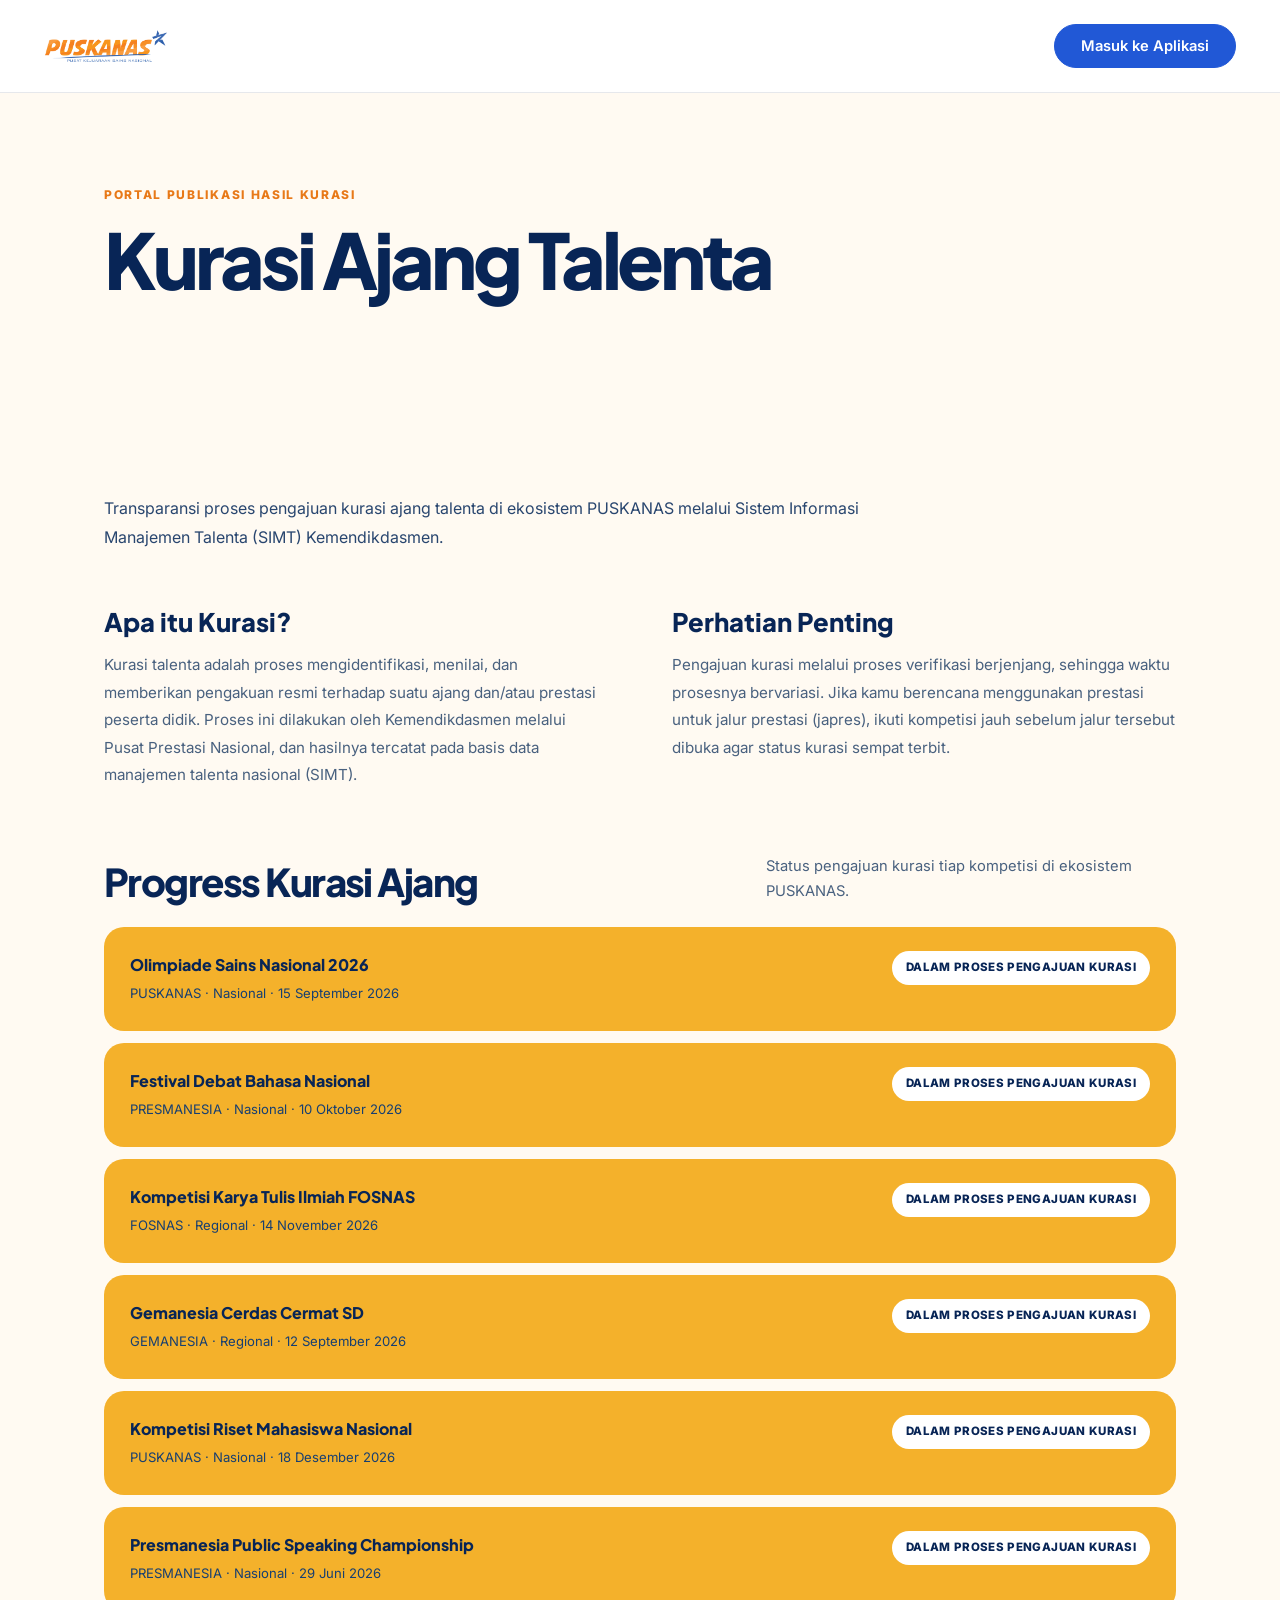
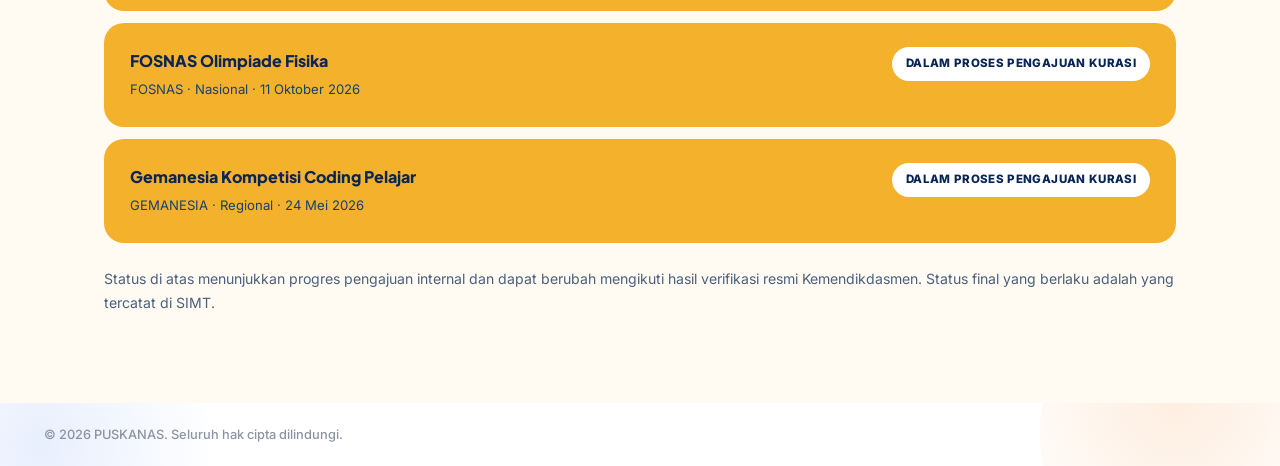
==== commit a1c373c1: "kurasi front end update" ====
--- a/kurasi.html
+++ b/kurasi.html
@@ -14,7 +14,6 @@
 
     <style>
       /* =====================================================
-<<<<<<< HEAD
          KURASI MINIMALIS - HALAMAN KURASI
          Data dan struktur tetap. Hanya tampilan yang diubah.
          ===================================================== */
@@ -33,49 +32,10 @@
         display: block;
         max-width: 900px;
         margin-bottom: 54px;
-=======
-         REDESIGN HALAMAN KURASI
-         Seluruh style dibatasi di .kurasi-page agar tidak
-         memengaruhi halaman lain.
-         ===================================================== */
-
-      .kurasi-page {
-        width: min(100%, 1360px);
-        margin-inline: auto;
-        padding: 38px 44px 88px;
-      }
-
-      .kurasi-hero {
-        position: relative;
-        isolation: isolate;
-        overflow: hidden;
-        display: grid;
-        grid-template-columns: minmax(0, 1.12fr) minmax(320px, 0.88fr);
-        align-items: end;
-        gap: clamp(42px, 7vw, 112px);
-        min-height: 430px;
-        padding: clamp(46px, 6vw, 82px);
-        border-radius: 34px;
-        background: linear-gradient(135deg, #fbc51a 0%, #f4aa1c 54%, #f68b18 100%);
-        box-shadow: 0 30px 80px rgba(46, 63, 92, 0.12);
-      }
-
-      .kurasi-hero::after {
-        content: "";
-        position: absolute;
-        right: -110px;
-        bottom: -170px;
-        z-index: -1;
-        width: 410px;
-        aspect-ratio: 1;
-        border-radius: 50%;
-        background: rgba(21, 95, 170, 0.16);
->>>>>>> e2c3da0e7c3457c6adc10fa5681d1af5c18b91cc
       }
 
       .kurasi-hero__copy,
       .kurasi-hero__summary {
-<<<<<<< HEAD
         padding: 0;
         border: 0;
         border-radius: 0;
@@ -125,55 +85,6 @@
         max-width: 820px;
         margin: 0;
         color: #29466f;
-=======
-        position: relative;
-        z-index: 1;
-      }
-
-      .kurasi-eyebrow {
-        display: inline-flex;
-        align-items: center;
-        min-height: 34px;
-        margin: 0 0 24px;
-        padding: 8px 14px;
-        border: 1px solid rgba(8, 37, 86, 0.14);
-        border-radius: 999px;
-        background: rgba(255, 255, 255, 0.58);
-        color: #082556;
-        font-family: "Plus Jakarta Sans", sans-serif;
-        font-size: 0.76rem;
-        font-weight: 800;
-        line-height: 1;
-        letter-spacing: 0.1em;
-        text-transform: uppercase;
-        backdrop-filter: blur(8px);
-        -webkit-backdrop-filter: blur(8px);
-      }
-
-      .kurasi-hero h1 {
-        max-width: 730px;
-        min-height: 0;
-        margin: 0;
-        color: #082556;
-        font-size: clamp(3.2rem, 6vw, 6.6rem);
-        line-height: 0.94;
-        letter-spacing: -0.06em;
-      }
-
-      .kurasi-hero__summary {
-        padding: 28px 30px;
-        border: 1px solid rgba(255, 255, 255, 0.34);
-        border-radius: 24px;
-        background: rgba(255, 255, 255, 0.74);
-        box-shadow: 0 18px 50px rgba(8, 37, 86, 0.09);
-        backdrop-filter: blur(12px);
-        -webkit-backdrop-filter: blur(12px);
-      }
-
-      .kurasi-hero__summary p {
-        margin: 0;
-        color: #17345f;
->>>>>>> e2c3da0e7c3457c6adc10fa5681d1af5c18b91cc
         font-size: 1rem;
         line-height: 1.82;
       }
@@ -181,7 +92,6 @@
       .kurasi-info-grid {
         display: grid;
         grid-template-columns: repeat(2, minmax(0, 1fr));
-<<<<<<< HEAD
         gap: clamp(28px, 5vw, 68px);
         margin: 0 0 66px;
       }
@@ -205,135 +115,60 @@
         color: #082556;
         font-family: "Plus Jakarta Sans", sans-serif;
         font-size: clamp(1.3rem, 2vw, 1.65rem);
-=======
-        gap: 22px;
-        margin-top: 24px;
-      }
-
-      .kurasi-info-card {
-        position: relative;
-        overflow: hidden;
-        min-height: 100%;
-        padding: 34px 34px 36px;
-        border: 1px solid #e4e8ee;
-        border-radius: 24px;
-        background: #ffffff;
-        box-shadow: 0 20px 50px rgba(20, 22, 31, 0.06);
-      }
-
-      .kurasi-info-card::before {
-        content: "";
-        position: absolute;
-        top: 0;
-        left: 0;
-        width: 100%;
-        height: 6px;
-        background: #155faa;
-      }
-
-      .kurasi-info-card.is-warning::before {
-        background: #f68b18;
-      }
-
-      .kurasi-info-card h2 {
-        margin: 0 0 14px;
-        color: #082556;
-        font-family: "Plus Jakarta Sans", sans-serif;
-        font-size: clamp(1.25rem, 2vw, 1.7rem);
->>>>>>> e2c3da0e7c3457c6adc10fa5681d1af5c18b91cc
         font-weight: 800;
         line-height: 1.25;
       }
 
       .kurasi-info-card p {
         margin: 0;
-<<<<<<< HEAD
         color: #49617f;
         font-size: 0.95rem;
-=======
-        color: #5b6270;
-        font-size: 0.96rem;
->>>>>>> e2c3da0e7c3457c6adc10fa5681d1af5c18b91cc
         line-height: 1.8;
       }
 
       .kurasi-list {
-<<<<<<< HEAD
-        margin: 0;
-        padding: 0;
-        border: 0;
-        border-radius: 0;
-        background: transparent;
-        box-shadow: none;
-=======
-        margin-top: 24px;
-        padding: clamp(28px, 4vw, 48px);
-        border: 1px solid #e4e8ee;
-        border-radius: 30px;
-        background: #ffffff;
-        box-shadow: 0 24px 70px rgba(20, 22, 31, 0.07);
->>>>>>> e2c3da0e7c3457c6adc10fa5681d1af5c18b91cc
+        margin: 0;
+        padding: 0;
+        border: 0;
+        border-radius: 0;
+        background: transparent;
+        box-shadow: none;
       }
 
       .kurasi-list-head {
         display: grid;
-<<<<<<< HEAD
         grid-template-columns: minmax(0, 1fr) minmax(260px, 0.65fr);
         align-items: end;
         gap: 32px;
         margin-bottom: 24px;
         padding: 0;
         border: 0;
-=======
-        grid-template-columns: minmax(0, 1fr) minmax(280px, 0.7fr);
-        align-items: end;
-        gap: 32px;
-        margin: 0 0 30px;
-        padding: 0 0 26px;
-        border-bottom: 1px solid #e7eaf0;
->>>>>>> e2c3da0e7c3457c6adc10fa5681d1af5c18b91cc
       }
 
       .kurasi-list-head h2 {
         margin: 0;
         color: #082556;
         font-family: "Plus Jakarta Sans", sans-serif;
-<<<<<<< HEAD
         font-size: clamp(1.85rem, 3vw, 2.7rem);
         font-weight: 800;
         line-height: 1.1;
         letter-spacing: -0.04em;
-=======
-        font-size: clamp(1.8rem, 3vw, 2.7rem);
-        font-weight: 800;
-        line-height: 1.12;
-        letter-spacing: -0.035em;
->>>>>>> e2c3da0e7c3457c6adc10fa5681d1af5c18b91cc
       }
 
       .kurasi-list-head p {
         margin: 0;
-<<<<<<< HEAD
         color: #49617f;
         font-size: 0.92rem;
-=======
-        color: #6a7180;
-        font-size: 0.93rem;
->>>>>>> e2c3da0e7c3457c6adc10fa5681d1af5c18b91cc
         line-height: 1.65;
       }
 
       .kurasi-table {
         display: grid;
-<<<<<<< HEAD
         grid-template-columns: 1fr;
-=======
->>>>>>> e2c3da0e7c3457c6adc10fa5681d1af5c18b91cc
         gap: 12px;
       }
 
       .kurasi-row {
-<<<<<<< HEAD
         display: grid;
         grid-template-columns: minmax(0, 1fr) auto;
         align-items: center;
@@ -347,43 +182,15 @@
         box-shadow: none;
         transition:
           transform 180ms ease,
-=======
-        position: relative;
-        display: grid;
-        grid-template-columns: minmax(0, 1fr) auto;
-        align-items: center;
-        gap: 26px;
-        min-height: 96px;
-        padding: 21px 22px 21px 28px;
-        border: 1px solid #e7eaf0;
-        border-radius: 18px;
-        background: #fbfcfe;
-        transition:
-          transform 180ms ease,
-          border-color 180ms ease,
-          box-shadow 180ms ease,
->>>>>>> e2c3da0e7c3457c6adc10fa5681d1af5c18b91cc
           background-color 180ms ease;
       }
 
       .kurasi-row::before {
-<<<<<<< HEAD
         display: none;
-=======
-        content: "";
-        position: absolute;
-        top: 18px;
-        bottom: 18px;
-        left: 0;
-        width: 5px;
-        border-radius: 0 999px 999px 0;
-        background: linear-gradient(180deg, #fbc51a, #f68b18);
->>>>>>> e2c3da0e7c3457c6adc10fa5681d1af5c18b91cc
       }
 
       .kurasi-row:hover {
         transform: translateY(-2px);
-<<<<<<< HEAD
         background: #f0a91f;
         box-shadow: none;
       }
@@ -394,38 +201,16 @@
         font-family: "Plus Jakarta Sans", sans-serif;
         font-size: 1rem;
         font-weight: 800;
-=======
-        border-color: rgba(21, 95, 170, 0.28);
-        background: #ffffff;
-        box-shadow: 0 16px 34px rgba(8, 37, 86, 0.08);
-      }
-
-      .kurasi-row-info {
-        min-width: 0;
-      }
-
-      .kurasi-row-title {
-        color: #082556;
-        font-family: "Plus Jakarta Sans", sans-serif;
-        font-size: 1rem;
-        font-weight: 750;
->>>>>>> e2c3da0e7c3457c6adc10fa5681d1af5c18b91cc
         line-height: 1.42;
       }
 
       .kurasi-row-meta {
-<<<<<<< HEAD
         color: #173f71;
-=======
-        margin-top: 7px;
-        color: #727988;
->>>>>>> e2c3da0e7c3457c6adc10fa5681d1af5c18b91cc
         font-size: 0.82rem;
         line-height: 1.55;
       }
 
       .kurasi-status {
-<<<<<<< HEAD
         justify-self: end;
         width: auto;
         max-width: 100%;
@@ -458,98 +243,10 @@
         .kurasi-info-grid {
           grid-template-columns: 1fr;
           gap: 34px;
-=======
-        flex-shrink: 0;
-        display: inline-flex;
-        align-items: center;
-        justify-content: center;
-        min-height: 40px;
-        max-width: 250px;
-        padding: 9px 15px;
-        border: 1px solid rgba(21, 95, 170, 0.16);
-        border-radius: 999px;
-        background: #eaf2fc !important;
-        color: #155faa !important;
-        font-size: 0.74rem;
-        font-weight: 800;
-        line-height: 1.3;
-        text-align: center;
-        box-shadow: none !important;
-      }
-
-      .kurasi-note {
-        margin: 28px 0 0;
-        padding: 20px 22px;
-        border: 1px solid rgba(21, 95, 170, 0.12);
-        border-radius: 16px;
-        background: #f1f6fd;
-        color: #526176;
-        font-size: 0.84rem;
-        line-height: 1.72;
-      }
-
-      @media (max-width: 1024px) {
-        .kurasi-page {
-          padding-inline: 28px;
-        }
-
-        .kurasi-hero {
-          grid-template-columns: 1fr;
-          min-height: 0;
-          gap: 34px;
-        }
-
-        .kurasi-hero h1 {
-          max-width: 860px;
-          font-size: clamp(3.2rem, 9vw, 5.7rem);
-        }
-
-        .kurasi-hero__summary {
-          max-width: 700px;
-        }
-      }
-
-      @media (max-width: 760px) {
-        .kurasi-page {
-          padding: 22px 18px 64px;
-        }
-
-        .kurasi-hero {
-          padding: 38px 26px;
-          border-radius: 26px;
-        }
-
-        .kurasi-hero h1 {
-          font-size: clamp(2.8rem, 15vw, 4.7rem);
-          line-height: 0.98;
-        }
-
-        .kurasi-hero__summary {
-          padding: 23px;
-          border-radius: 19px;
-        }
-
-        .kurasi-info-grid {
-          grid-template-columns: 1fr;
-          gap: 16px;
-          margin-top: 16px;
-        }
-
-        .kurasi-info-card {
-          padding: 28px 24px 30px;
-          border-radius: 20px;
-        }
-
-        .kurasi-list {
-          margin-top: 16px;
-          padding: 28px 20px;
-          border-radius: 24px;
->>>>>>> e2c3da0e7c3457c6adc10fa5681d1af5c18b91cc
         }
 
         .kurasi-list-head {
           grid-template-columns: 1fr;
-<<<<<<< HEAD
           gap: 10px;
         }
       }
@@ -569,62 +266,18 @@
 
         .kurasi-info-grid {
           margin-bottom: 52px;
-=======
-          gap: 12px;
-          margin-bottom: 22px;
-          padding-bottom: 20px;
->>>>>>> e2c3da0e7c3457c6adc10fa5681d1af5c18b91cc
         }
 
         .kurasi-row {
           grid-template-columns: 1fr;
           gap: 16px;
           min-height: 0;
-<<<<<<< HEAD
           padding: 22px 20px;
           border-radius: 18px;
         }
 
         .kurasi-status {
           justify-self: start;
-=======
-          padding: 20px 18px 20px 22px;
-        }
-
-        .kurasi-status {
-          width: 100%;
-          max-width: none;
-          border-radius: 13px;
-        }
-      }
-
-      @media (max-width: 420px) {
-        .kurasi-page {
-          padding-inline: 14px;
-        }
-
-        .kurasi-hero {
-          padding: 32px 20px;
-          border-radius: 22px;
-        }
-
-        .kurasi-eyebrow {
-          margin-bottom: 18px;
-          font-size: 0.68rem;
-        }
-
-        .kurasi-hero h1 {
-          font-size: 2.75rem;
-        }
-
-        .kurasi-hero__summary p,
-        .kurasi-info-card p {
-          font-size: 0.91rem;
-        }
-
-        .kurasi-list {
-          padding-inline: 16px;
->>>>>>> e2c3da0e7c3457c6adc10fa5681d1af5c18b91cc
         }
       }
 
@@ -724,4 +377,4 @@
     <script src="data-kompetisi.js"></script>
     <script src="kurasi.js"></script>
   </body>
-</html>+</html>
